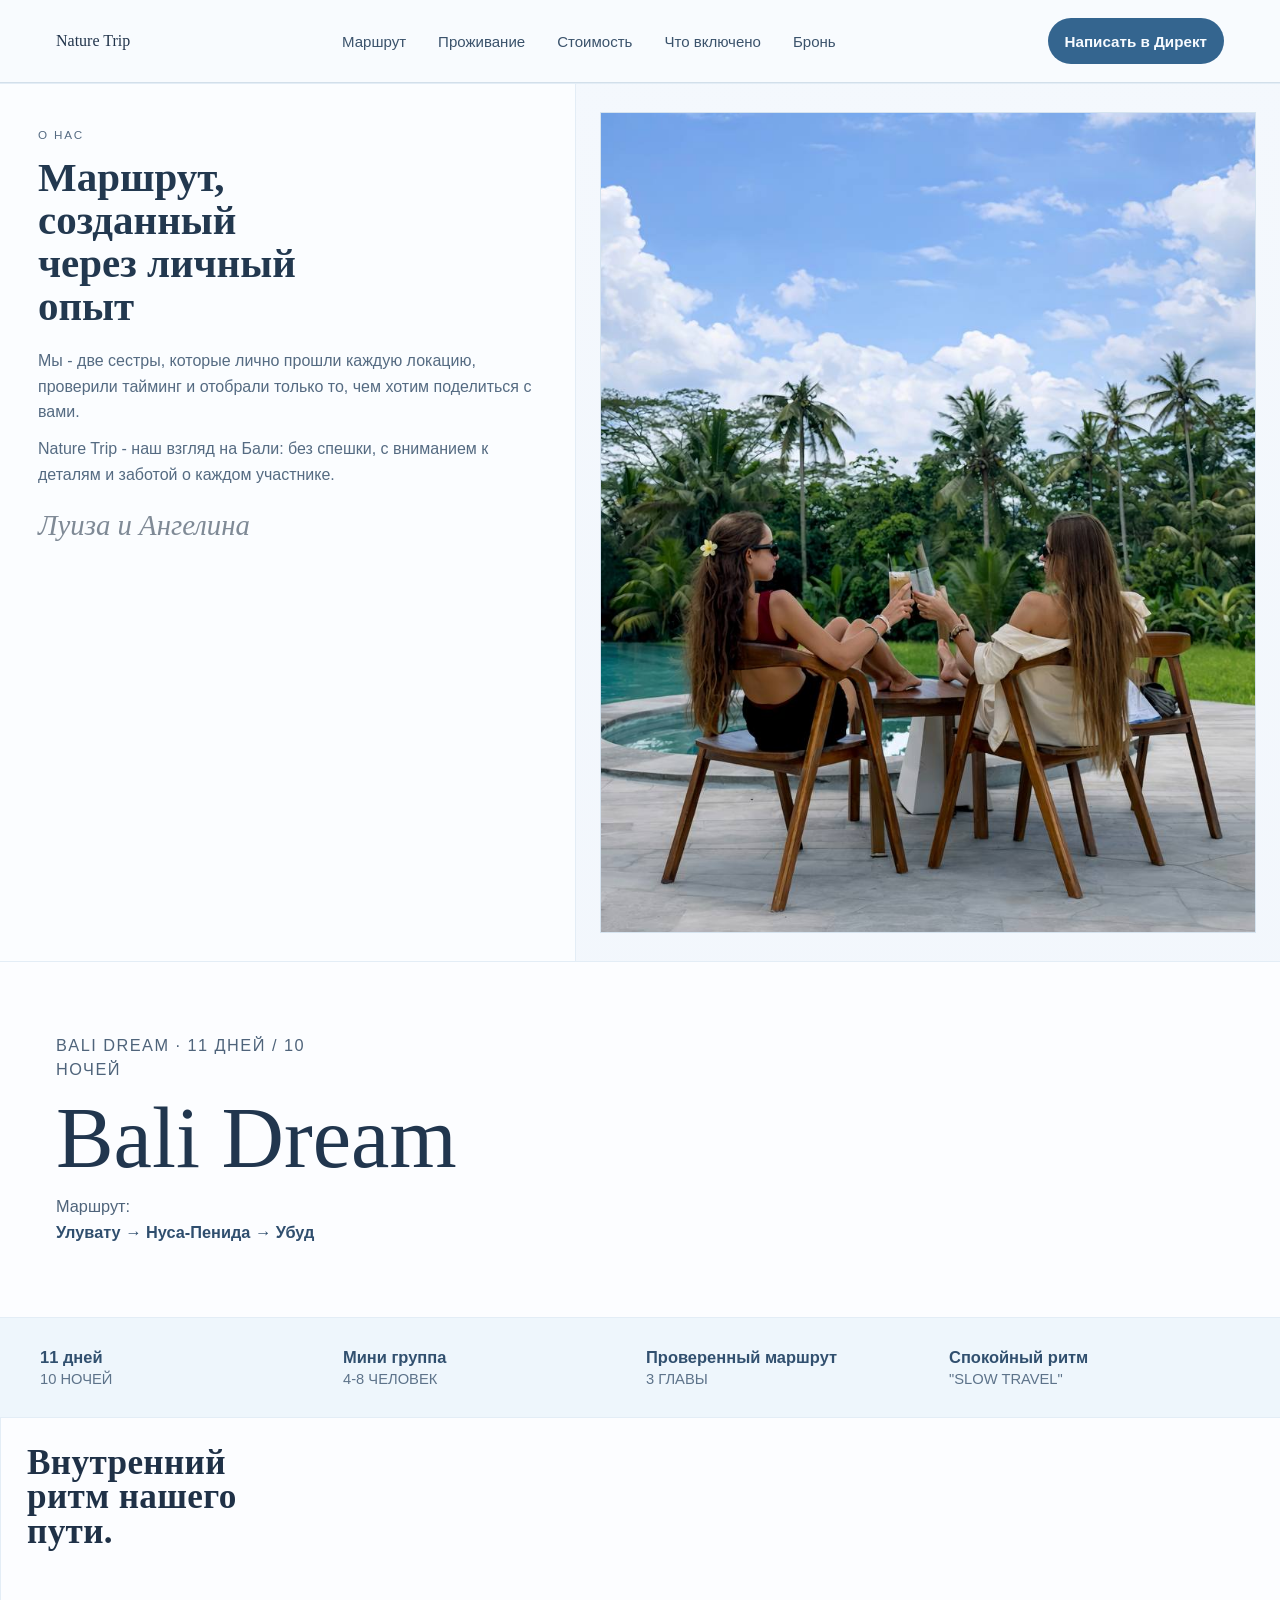
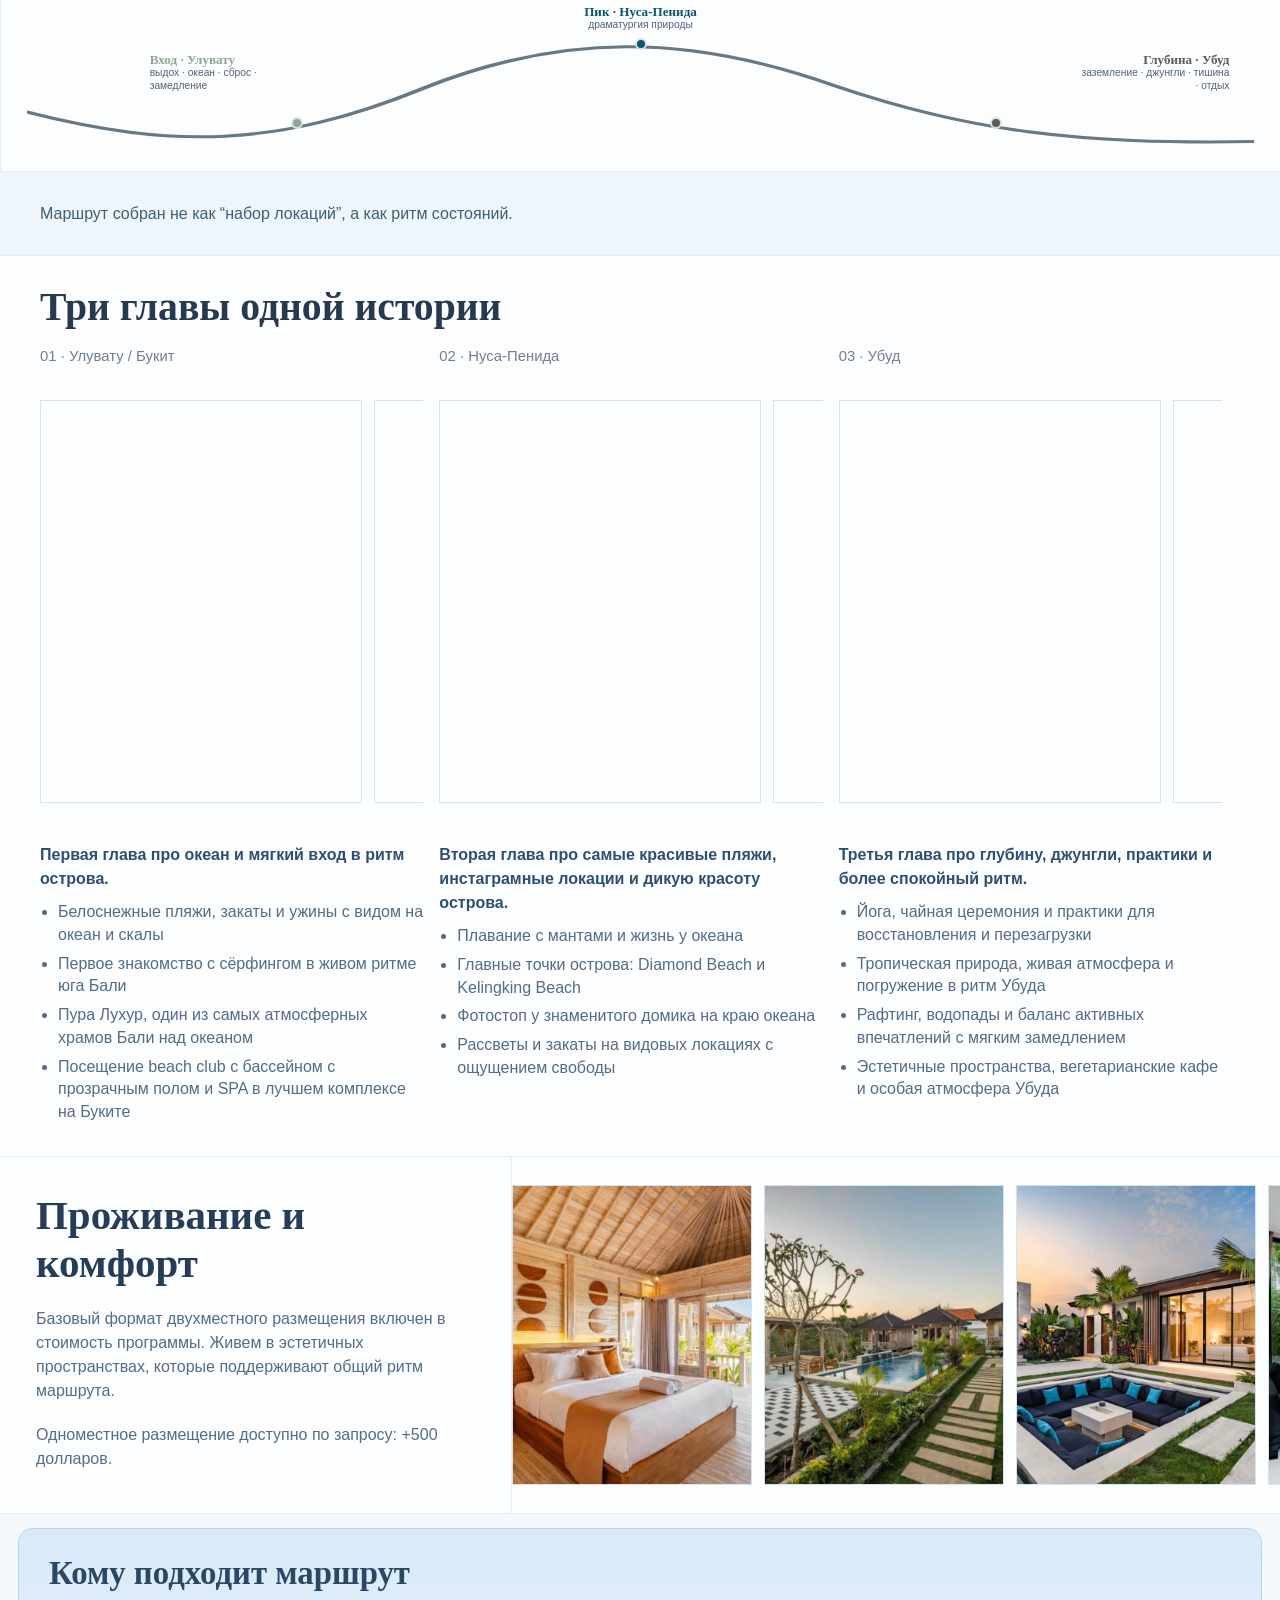
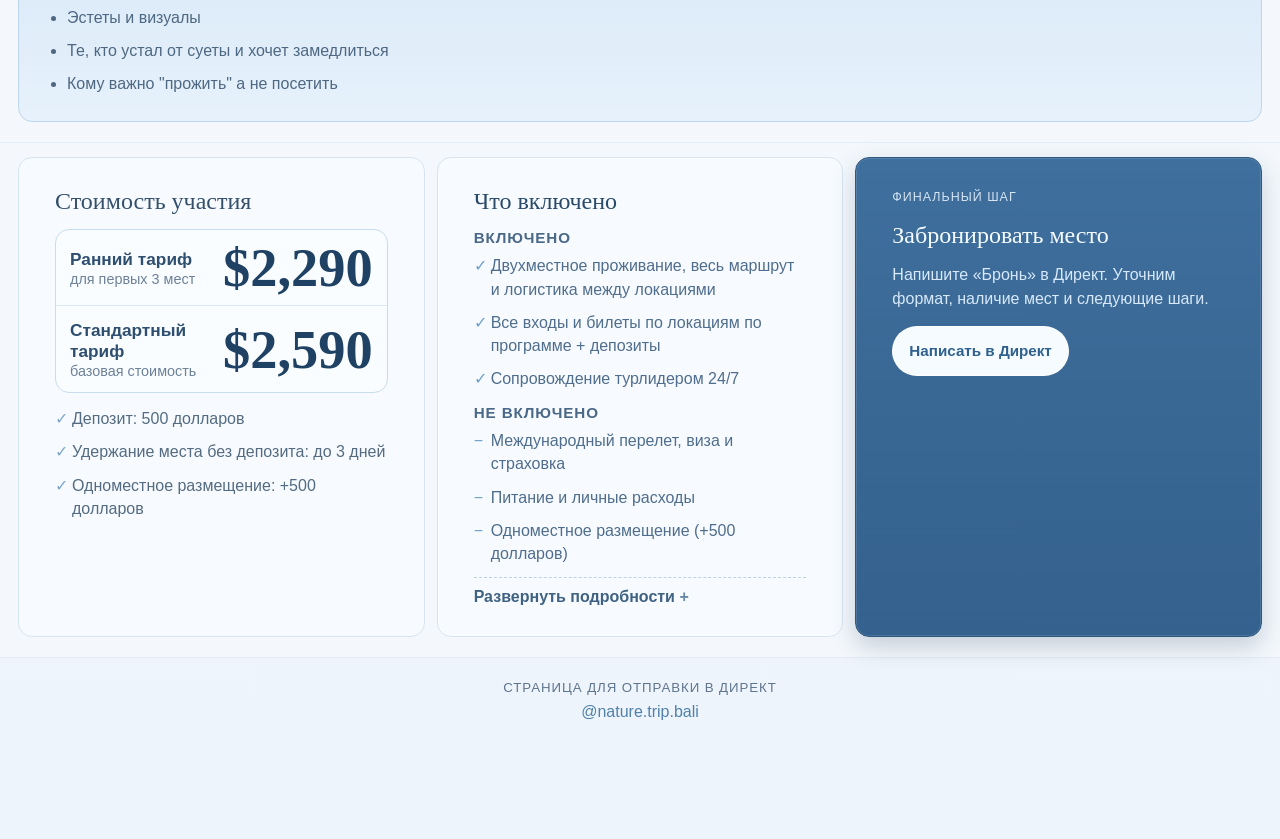
==== index.html @ 20e0c6c4 "Deploy Bali Dream standalone page" ====
<!doctype html>
<html lang="ru">
  <head>
    <meta charset="UTF-8" />
    <meta name="viewport" content="width=device-width, initial-scale=1.0" />
    <title>Bali Dream | Страница маршрута</title>
    <meta
      name="description"
      content="Бали Дрим: 11 дней / 10 ночей, три главы маршрута, проживание, условия участия."
    />
    <link rel="preconnect" href="https://www.instagram.com" />
    <link rel="stylesheet" href="./styles.css" />
  </head>
  <body data-page="bali-dream">
    <div class="site-shell site-shell--product-ref">
      <header class="topbar product-ref-topbar">
        <a class="brandmark" href="#top" aria-label="Главная Nature Trip">
          <span class="brandmark__title">Nature Trip</span>
        </a>
        <nav class="topnav topnav--anchor" aria-label="Навигация по странице маршрута">
          <a href="#route">Маршрут</a>
          <a href="#stay">Проживание</a>
          <a href="#price">Стоимость</a>
          <a href="#clarity">Что включено</a>
          <a href="#book">Бронь</a>
        </nav>
        <a
          class="button button--primary button--small js-direct-link"
          href="https://ig.me/m/nature.trip.bali"
          data-fallback="https://instagram.com/nature.trip.bali"
          >Написать в Директ</a
        >
      </header>

      <main class="product-ref-page">
        <section class="about-strip about-strip--lead reveal" id="about">
          <article class="about-strip__story">
            <p class="eyebrow">О нас</p>
            <h2>Маршрут, созданный через личный опыт</h2>
            <p>
              Мы - две сестры, которые лично прошли каждую локацию, проверили тайминг и отобрали
              только то, чем хотим поделиться с вами.
            </p>
            <p>
              Nature Trip - наш взгляд на Бали: без спешки, с вниманием к деталям и заботой о
              каждом участнике.
            </p>
            <p class="signature">Луиза и Ангелина</p>
          </article>
          <figure class="about-strip__photo">
            <img
              src="./assets/converted/photo_2026-04-18_01-32-32.jpg"
              alt="Основатели Nature Trip"
            />
          </figure>
        </section>

        <section class="product-hero product-hero--text-only reveal" id="top">
          <div class="product-hero__copy">
            <p class="hero-kicker">Bali Dream · 11 дней / 10 ночей</p>
            <h1>Bali Dream</h1>
            <p class="hero-route">
              Маршрут:<br />
              <span class="hero-route__line">Улувату → Нуса-Пенида → Убуд</span>
            </p>
          </div>
        </section>

        <section class="facts-strip facts-strip--metrics-only reveal" id="facts">
          <div class="facts-strip__metrics">
            <article><strong>11 дней</strong><span>10 ночей</span></article>
            <article><strong>Мини группа</strong><span>4-8 человек</span></article>
            <article><strong>Проверенный маршрут</strong><span>3 главы</span></article>
            <article><strong>Спокойный ритм</strong><span>"slow travel"</span></article>
          </div>
        </section>

        <section class="rhythm-strip reveal">
          <figure class="product-hero__media product-hero__media--rhythm">
            <div class="rhythm-graph" aria-label="Внутренний ритм путешествия">
              <h2 class="rhythm-graph__title">Внутренний ритм нашего пути.</h2>

              <div class="rhythm-graph__plot" aria-hidden="true">
                <svg class="rhythm-graph__curve" viewBox="0 0 760 220" preserveAspectRatio="none">
                  <path d="M 0 140 C 90 190, 155 188, 245 108 C 332 32, 410 34, 500 104 C 584 166, 650 184, 760 180" />
                </svg>
                <span class="rhythm-graph__dot rhythm-graph__dot--phase1"></span>
                <span class="rhythm-graph__dot rhythm-graph__dot--phase2"></span>
                <span class="rhythm-graph__dot rhythm-graph__dot--phase3"></span>
                <span class="rhythm-graph__label rhythm-graph__label--phase1">
                  <strong>Вход · Улувату</strong>
                  <em>выдох · океан · сброс · замедление</em>
                </span>
                <span class="rhythm-graph__label rhythm-graph__label--phase2">
                  <strong>Пик · Нуса-Пенида</strong>
                  <em>драматургия природы</em>
                </span>
                <span class="rhythm-graph__label rhythm-graph__label--phase3">
                  <strong>Глубина · Убуд</strong>
                  <em>заземление · джунгли · тишина · отдых</em>
                </span>
              </div>
            </div>
          </figure>
        </section>

        <section class="facts-strip facts-strip--quote-only reveal">
          <blockquote>
            Маршрут собран не как “набор локаций”, а как ритм состояний.
          </blockquote>
        </section>

        <section class="route-strip reveal" id="route">
          <div class="route-strip__head">
            <h2>Три главы одной истории</h2>
          </div>
          <div class="route-strip__grid route-strip__grid--three">
            <article class="route-mini">
              <span>01 · Улувату / Букит</span>
              <div class="hotel-slider" aria-label="Улувату / Букит">
                <figure class="hotel-slide">
                  <video
                    src="./assets/converted/IMG_0183.MOV"
                    muted
                    loop
                    playsinline
                    preload="metadata"
                    aria-label="Улувату 1 видео"
                  ></video>
                </figure>
                <figure class="hotel-slide">
                  <video
                    src="./assets/converted/IMG_0204.MOV"
                    muted
                    loop
                    playsinline
                    preload="metadata"
                    aria-label="Улувату 2 видео"
                  ></video>
                </figure>
                <figure class="hotel-slide">
                  <video
                    src="./assets/converted/IMG_0137.MOV"
                    muted
                    loop
                    playsinline
                    preload="metadata"
                    aria-label="Улувату 3 видео"
                  ></video>
                </figure>
              </div>
              <p>
                Первая глава про океан и мягкий вход в ритм острова.
              </p>
              <ul class="chapter-details">
                <li>Белоснежные пляжи, закаты и ужины с видом на океан и скалы</li>
                <li>Первое знакомство с сёрфингом в живом ритме юга Бали</li>
                <li>Пура Лухур, один из самых атмосферных храмов Бали над океаном</li>
                <li>Посещение beach club с бассейном с прозрачным полом и SPA в лучшем комплексе на Буките</li>
              </ul>
            </article>
            <article class="route-mini">
              <span>02 · Нуса-Пенида</span>
              <div class="hotel-slider" aria-label="Нуса-Пенида">
                <figure class="hotel-slide">
                  <video
                    src="./assets/converted/IMG_0188.MOV"
                    muted
                    loop
                    playsinline
                    preload="metadata"
                    aria-label="Нуса-Пенида 1 видео"
                  ></video>
                </figure>
                <figure class="hotel-slide">
                  <video
                    src="./assets/converted/IMG_0206.MOV"
                    muted
                    loop
                    playsinline
                    preload="metadata"
                    aria-label="Нуса-Пенида 2 видео"
                  ></video>
                </figure>
                <figure class="hotel-slide">
                  <video
                    src="./assets/converted/IMG_0205.MOV"
                    muted
                    loop
                    playsinline
                    preload="metadata"
                    aria-label="Нуса-Пенида 3 видео"
                  ></video>
                </figure>
              </div>
              <p>
                Вторая глава про самые красивые пляжи, инстаграмные локации и дикую красоту острова.
              </p>
              <ul class="chapter-details">
                <li>Плавание с мантами и жизнь у океана</li>
                <li>Главные точки острова: Diamond Beach и Kelingking Beach</li>
                <li>Фотостоп у знаменитого домика на краю океана</li>
                <li>Рассветы и закаты на видовых локациях с ощущением свободы</li>
              </ul>
            </article>
            <article class="route-mini">
              <span>03 · Убуд</span>
              <div class="hotel-slider" aria-label="Убуд">
                <figure class="hotel-slide">
                  <video
                    src="./assets/converted/IMG_0143.MOV"
                    muted
                    loop
                    playsinline
                    preload="metadata"
                    aria-label="Убуд 1 видео"
                  ></video>
                </figure>
                <figure class="hotel-slide">
                  <video
                    src="./assets/converted/IMG_0216.MOV"
                    muted
                    loop
                    playsinline
                    preload="metadata"
                    aria-label="Убуд 2 видео"
                  ></video>
                </figure>
                <figure class="hotel-slide">
                  <video
                    src="./assets/converted/IMG_0210.MOV"
                    muted
                    loop
                    playsinline
                    preload="metadata"
                    aria-label="Убуд 3 видео"
                  ></video>
                </figure>
              </div>
              <p>
                Третья глава про глубину, джунгли, практики и более спокойный ритм.
              </p>
              <ul class="chapter-details">
                <li>Йога, чайная церемония и практики для восстановления и перезагрузки</li>
                <li>Тропическая природа, живая атмосфера и погружение в ритм Убуда</li>
                <li>Рафтинг, водопады и баланс активных впечатлений с мягким замедлением</li>
                <li>Эстетичные пространства, вегетарианские кафе и особая атмосфера Убуда</li>
              </ul>
            </article>
          </div>
        </section>

        <section class="stay-strip reveal" id="stay">
          <article class="stay-strip__intro">
            <h2>Проживание и комфорт</h2>
            <p>
              Базовый формат двухместного размещения включен в стоимость программы. Живем в эстетичных
              пространствах, которые поддерживают общий ритм маршрута.
            </p>
            <p>Одноместное размещение доступно по запросу: +500 долларов.</p>
          </article>
          <div class="hotel-slider" aria-label="Референсы проживания">
            <figure class="hotel-slide">
              <img
                src="./assets/converted/photo_2026-04-18_02-41-28.jpg"
                alt="Проживание 1"
              />
            </figure>
            <figure class="hotel-slide">
              <img
                src="./assets/converted/photo_2026-04-18_02-41-30.jpg"
                alt="Проживание 2"
              />
            </figure>
            <figure class="hotel-slide">
              <img
                src="./assets/converted/photo_2026-04-18_02-41-33.jpg"
                alt="Проживание 3"
              />
            </figure>
            <figure class="hotel-slide">
              <img
                src="./assets/converted/photo_2026-04-18_02-41-51.jpg"
                alt="Проживание 4"
              />
            </figure>
            <figure class="hotel-slide">
              <img
                src="./assets/converted/photo_2026-04-18_02-54-25.jpg"
                alt="Проживание 5"
              />
            </figure>
          </div>
        </section>

        <section class="fit-strip reveal" id="fit">
          <article class="fit-table fit-table--soft">
            <h2>Кому подходит маршрут</h2>
            <ul>
              <li>Эстеты и визуалы</li>
              <li>Те, кто устал от суеты и хочет замедлиться</li>
              <li>Кому важно "прожить" а не посетить</li>
            </ul>
          </article>
        </section>

        <section class="details-strip reveal" id="price">
          <article class="details-card details-card--price">
            <h3>Стоимость участия</h3>
            <div class="price-highlight">
              <div class="price-highlight__row">
                <div>
                  <p>Ранний тариф</p>
                  <span>для первых 3 мест</span>
                </div>
                <strong>$2,290</strong>
              </div>
              <div class="price-highlight__row">
                <div>
                  <p>Стандартный тариф</p>
                  <span>базовая стоимость</span>
                </div>
                <strong>$2,590</strong>
              </div>
            </div>
            <ul class="price-meta">
              <li>Депозит: 500 долларов</li>
              <li>Удержание места без депозита: до 3 дней</li>
              <li>Одноместное размещение: +500 долларов</li>
            </ul>
          </article>
          <article class="details-card details-card--clarity" id="clarity">
            <h3>Что включено</h3>
            <h4 class="clarity-subtitle">Включено</h4>
            <ul class="clarity-list clarity-list--compact clarity-list--included">
              <li>Двухместное проживание, весь маршрут и логистика между локациями</li>
              <li>Все входы и билеты по локациям по программе + депозиты</li>
              <li>Сопровождение турлидером 24/7</li>
            </ul>
            <h4 class="clarity-subtitle">Не включено</h4>
            <ul class="clarity-list clarity-list--compact clarity-list--excluded">
              <li>Международный перелет, виза и страховка</li>
              <li>Питание и личные расходы</li>
              <li>Одноместное размещение (+500 долларов)</li>
            </ul>
            <details class="clarity-more">
              <summary>Развернуть подробности</summary>
              <ul class="clarity-list clarity-list--compact">
                <li>По запросу отправим подневную программу</li>
                <li>По запросу созвонимся перед бронированием</li>
              </ul>
            </details>
          </article>
          <article class="details-cta" id="book">
            <p class="details-cta__kicker">Финальный шаг</p>
            <h3>Забронировать место</h3>
            <p>Напишите «Бронь» в Директ. Уточним формат, наличие мест и следующие шаги.</p>
            <a
              class="button button--primary js-direct-link"
              href="https://ig.me/m/nature.trip.bali"
              data-fallback="https://instagram.com/nature.trip.bali"
              >Написать в Директ</a
            >
          </article>
        </section>
      </main>

      <footer class="footer footer--home-ref footer--home-ref--single">
        <div class="footer--home-ref__left">
          <p>Страница для отправки в Директ</p>
          <a
            class="js-direct-link"
            href="https://ig.me/m/nature.trip.bali"
            data-fallback="https://instagram.com/nature.trip.bali"
            >@nature.trip.bali</a
          >
        </div>
      </footer>
    </div>

    <script src="./script.js"></script>
  </body>
</html>
---- styles.css ----
:root {
  --bg: #f2f7fc;
  --bg-soft: #eaf2fa;
  --milk: #f9fcff;
  --ink: #22354c;
  --ink-soft: #3a526b;
  --muted: #5f7288;
  --line: #d2dfea;
  --line-strong: #bccddd;
  --accent: #34658f;
  --accent-soft: #e2edf7;
  --warm-soft: #f3efea;
  --bd-bg-start: #f4f8fd;
  --bd-bg-end: #eef4fb;
  --bd-surface-main: #f8fbfe;
  --bd-surface-soft: #fcfdff;
  --bd-surface-card: #fbfdff;
  --bd-surface-band: #eef6fc;
  --bd-border: #e3edf6;
  --bd-border-soft: #cfe1ef;
  --bd-text-title: #1f3147;
  --bd-text-primary: #21364e;
  --bd-text-secondary: #4f647b;
  --bd-text-muted: #5d738a;
  --bd-text-quote: #425d77;
  --bd-accent: #2f4e6e;
  --bd-link: #6d98bf;
  --bd-curve: #667985;
  --bd-dot-ring: #d8e2ea;
  --bd-phase-1: #8ea58f;
  --bd-phase-2: #0d5670;
  --bd-phase-3: #5f5a54;
  --bd-metric-strong: #31506f;
  --radius-xl: 22px;
  --radius-lg: 14px;
  --radius-md: 10px;
  --max-width: 1180px;
}

* {
  box-sizing: border-box;
}

html {
  scroll-behavior: smooth;
}

body {
  margin: 0;
  font-family: "Avenir Next", "SF Pro Text", "Segoe UI", sans-serif;
  color: var(--ink);
  background: linear-gradient(180deg, var(--bg) 0%, var(--bg-soft) 100%);
  -webkit-font-smoothing: antialiased;
}

body[data-page="home"] {
  background: linear-gradient(180deg, #f1f7fd 0%, #eaf2fa 100%);
}

body[data-page="bali-dream"] {
  --bd-bg-start: #f4f8fd;
  --bd-bg-end: #eef4fb;
  --bd-surface-main: #f8fbfe;
  --bd-surface-soft: #fcfdff;
  --bd-surface-card: #fbfdff;
  --bd-surface-band: #eef6fc;
  --bd-border: #e3edf6;
  --bd-border-soft: #cfe1ef;
  --bd-text-title: #1f3147;
  --bd-text-primary: #21364e;
  --bd-text-secondary: #4f647b;
  --bd-text-muted: #5d738a;
  --bd-text-quote: #425d77;
  --bd-accent: #2f4e6e;
  --bd-link: #6d98bf;
  --bd-curve: #667985;
  --bd-dot-ring: #d8e2ea;
  --bd-phase-1: #8ea58f;
  --bd-phase-2: #0d5670;
  --bd-phase-3: #5f5a54;
  --bd-metric-strong: #31506f;
  background: linear-gradient(180deg, var(--bd-bg-start) 0%, var(--bd-bg-end) 100%);
}

a {
  color: inherit;
  text-decoration: none;
}

img {
  display: block;
  width: 100%;
  height: auto;
}

.site-shell {
  width: min(calc(100% - 30px), var(--max-width));
  margin: 0 auto;
  padding: 16px 0 116px;
}

.topbar {
  position: sticky;
  top: 8px;
  z-index: 40;
  display: flex;
  align-items: center;
  justify-content: space-between;
  gap: 16px;
  padding: 11px 14px;
  margin-bottom: 20px;
  background: var(--milk);
  border: 1px solid var(--line);
  border-radius: var(--radius-lg);
}

.brandmark {
  display: grid;
  gap: 3px;
}

.brandmark__eyebrow,
.eyebrow {
  font-size: 0.73rem;
  letter-spacing: 0.16em;
  text-transform: uppercase;
  color: var(--muted);
}

.brandmark__title {
  font-family: "Iowan Old Style", "Palatino Linotype", "Book Antiqua", Georgia, serif;
  font-size: 1rem;
  color: var(--ink);
}

.topnav {
  display: flex;
  align-items: center;
  gap: 8px;
}

.topnav a {
  padding: 7px 11px;
  border: 1px solid transparent;
  border-radius: 999px;
  color: var(--ink-soft);
  font-size: 0.94rem;
}

.topnav a[aria-current="page"] {
  border-color: var(--line-strong);
  background: #edf4fb;
  color: var(--ink);
}

.section {
  padding: 22px 0;
}

.reveal {
  opacity: 0;
  transform: translateY(10px);
  transition: opacity 280ms ease, transform 280ms ease;
}

.reveal.is-visible {
  opacity: 1;
  transform: translateY(0);
}

.hero {
  display: grid;
  gap: 18px;
  align-items: center;
}

.hero--home,
.hero--product {
  grid-template-columns: minmax(0, 1fr) minmax(0, 1.08fr);
}

.hero__copy {
  display: grid;
  gap: 14px;
}

.hero__copy h1,
.section-heading h2,
.chapter-card h3,
.module-card h3,
.price-row h3,
.list-row h3,
.cta-panel__copy h2 {
  margin: 0;
  font-family: "Iowan Old Style", "Palatino Linotype", "Book Antiqua", Georgia, serif;
  font-weight: 500;
  line-height: 1.01;
  letter-spacing: -0.02em;
}

.hero__copy h1 {
  font-size: clamp(3rem, 8.6vw, 5.6rem);
  max-width: 8.5ch;
}

.hero__meta {
  margin: 0;
  color: var(--ink-soft);
  font-size: 1.04rem;
}

.hero__lead {
  margin: 0;
  max-width: 48ch;
  color: var(--muted);
  line-height: 1.6;
}

.hero__actions {
  display: flex;
  flex-wrap: wrap;
  gap: 10px;
}

.button {
  display: inline-flex;
  align-items: center;
  justify-content: center;
  min-height: 46px;
  padding: 0 16px;
  border-radius: 999px;
  font-size: 0.95rem;
  font-weight: 600;
  border: 1px solid transparent;
}

.button--primary {
  background: var(--accent);
  color: #f7fbff;
}

.button--ghost {
  background: #eff5fb;
  border-color: var(--line-strong);
  color: var(--ink);
}

.media-frame {
  border: 1px solid var(--line-strong);
  border-radius: var(--radius-lg);
  overflow: hidden;
  background: #d8e5f1;
}

.media-frame--wide img {
  aspect-ratio: 16 / 9;
  object-fit: cover;
}

.media-frame--portrait img {
  aspect-ratio: 4 / 5;
  object-fit: cover;
}

.section-heading {
  display: grid;
  gap: 10px;
  margin-bottom: 14px;
}

.section-heading h2 {
  font-size: clamp(2.1rem, 6vw, 4rem);
  max-width: 13ch;
}

.section-heading p,
.story-block__copy p,
.chapter-card p,
.module-card p,
.list-row p,
.price-row p,
.price-note,
.clarity-cell,
.step-list li,
.facts-note,
.cta-panel__copy p {
  margin: 0;
  color: var(--muted);
  line-height: 1.56;
}

.story-block {
  display: grid;
  grid-template-columns: minmax(0, 0.85fr) minmax(0, 1.1fr);
  gap: 22px;
  align-items: center;
}

.story-block__copy {
  display: grid;
  gap: 14px;
}

.story-block__copy h2 {
  font-size: clamp(2rem, 5.2vw, 3.4rem);
}

.collage {
  display: grid;
  grid-template-columns: repeat(12, minmax(0, 1fr));
  gap: 10px;
  padding: 12px;
  border: 1px solid var(--line);
  border-radius: var(--radius-lg);
  background: #f1f7fd;
}

.collage__item {
  margin: 0;
  overflow: hidden;
  border-radius: var(--radius-md);
  border: 1px solid var(--line);
}

.collage__item img {
  aspect-ratio: 4 / 5;
  object-fit: cover;
}

.collage__item--a {
  grid-column: 1 / span 4;
}

.collage__item--b {
  grid-column: 4 / span 4;
}

.collage__item--c {
  grid-column: 8 / span 3;
}

.collage__item--d {
  grid-column: 10 / span 3;
}

.chapter-grid {
  display: grid;
  grid-template-columns: repeat(3, minmax(0, 1fr));
  gap: 12px;
}

.chapter-card,
.module-card,
.list-row,
.price-row {
  border: 1px solid var(--line);
  border-radius: var(--radius-md);
  background: var(--milk);
}

.chapter-card {
  overflow: hidden;
}

.chapter-card__image {
  margin: 0;
}

.chapter-card__image img {
  aspect-ratio: 4 / 3;
  object-fit: cover;
}

.chapter-card h3,
.chapter-card p {
  padding: 0 14px;
}

.chapter-card h3 {
  padding-top: 12px;
  font-size: 1.75rem;
}

.chapter-card p {
  padding-bottom: 14px;
}

.module-grid {
  display: grid;
  grid-template-columns: repeat(2, minmax(0, 1fr));
  gap: 12px;
}

.module-card {
  overflow: hidden;
}

.module-card img {
  aspect-ratio: 16 / 9;
  object-fit: cover;
}

.module-card__copy {
  padding: 12px 14px 14px;
}

.module-card h3 {
  font-size: 1.8rem;
  margin-bottom: 6px;
}

.split-section {
  display: grid;
  grid-template-columns: minmax(0, 1.08fr) minmax(0, 1fr);
  gap: 18px;
  align-items: center;
}

.split-section__copy {
  display: grid;
  gap: 12px;
}

.split-section__copy h2 {
  font-size: clamp(2rem, 4.8vw, 3.2rem);
}

.compact-media {
  max-width: 300px;
}

.list-table {
  display: grid;
  gap: 10px;
}

.list-table--soft .list-row {
  background: #edf4fb;
}

.list-table--warm .list-row {
  background: #f6f1ea;
}

.list-row {
  display: grid;
  gap: 6px;
  padding: 16px;
}

.list-row h3 {
  font-size: 1.86rem;
}

.section--price {
  border: 1px solid var(--line);
  border-radius: var(--radius-lg);
  padding: 20px;
  background: #f8fafc;
}

.price-table {
  border: 1px solid var(--line-strong);
  border-radius: var(--radius-md);
  overflow: hidden;
  background: #fcfdfd;
}

.price-row {
  display: grid;
  grid-template-columns: minmax(0, 1fr) auto;
  align-items: center;
  gap: 16px;
  padding: 14px 16px;
  border: none;
  border-radius: 0;
}

.price-row + .price-row {
  border-top: 1px solid var(--line);
}

.price-row h3 {
  font-size: 2rem;
}

.price-row strong {
  font-family: "Iowan Old Style", "Palatino Linotype", "Book Antiqua", Georgia, serif;
  font-size: clamp(2.7rem, 8vw, 4.8rem);
  line-height: 0.9;
  color: #1f2f46;
}

.price-note {
  margin-top: 12px;
}

.clarity-table {
  border: 1px solid var(--line-strong);
  border-radius: var(--radius-md);
  overflow: hidden;
  background: #fdfdfb;
}

.clarity-row {
  display: grid;
  grid-template-columns: 1fr 1fr;
}

.clarity-row + .clarity-row {
  border-top: 1px solid var(--line);
}

.clarity-row--head {
  background: var(--accent-soft);
}

.clarity-cell {
  padding: 14px 16px;
}

.clarity-cell + .clarity-cell {
  border-left: 1px solid var(--line);
}

.clarity-row--head .clarity-cell {
  font-family: "Iowan Old Style", "Palatino Linotype", "Book Antiqua", Georgia, serif;
  font-size: 1.5rem;
  color: #20334d;
}

.cta-panel {
  display: grid;
  grid-template-columns: minmax(0, 0.9fr) minmax(0, 1.1fr);
  gap: 18px;
  align-items: center;
  border: 1px solid var(--line);
  border-radius: var(--radius-lg);
  padding: 14px;
  background: #f4f8fc;
}

.cta-panel__copy {
  display: grid;
  gap: 12px;
}

.cta-panel__copy h2 {
  font-size: clamp(2rem, 5vw, 3.6rem);
}

.step-list {
  margin: 0;
  padding-left: 18px;
  display: grid;
  gap: 6px;
}

.footer {
  margin-top: 20px;
  padding: 20px 0 8px;
  border-top: 1px solid var(--line);
  color: var(--muted);
  text-align: center;
}

.mobile-cta-single {
  position: fixed;
  left: 16px;
  right: 16px;
  bottom: 14px;
  z-index: 60;
  display: none;
  align-items: center;
  justify-content: center;
  min-height: 48px;
  border-radius: 999px;
  background: var(--accent);
  color: #f7fbff;
  font-weight: 700;
  border: 1px solid rgba(17, 40, 63, 0.28);
}

body[data-page="home"] .site-shell--home-ref {
  width: min(100%, 1600px);
  padding: 0 0 96px;
}

body[data-page="bali-dream"] .site-shell--product-ref {
  width: min(100%, 1600px);
  padding: 0 0 96px;
}

body[data-page="home"] .home-ref-topbar {
  margin: 0;
  border-radius: 0;
  border-left: none;
  border-right: none;
  border-top: none;
  padding: 18px 56px;
  background: #f8fbfe;
}

body[data-page="bali-dream"] .product-ref-topbar {
  top: 0;
  margin: 0;
  border-radius: 0;
  border-left: none;
  border-right: none;
  border-top: none;
  padding: 18px 56px;
  background: var(--bd-surface-main);
}

body[data-page="home"] .topnav--anchor {
  gap: 18px;
}

body[data-page="home"] .topnav--anchor a {
  padding: 0;
  font-size: 0.78rem;
  letter-spacing: 0.08em;
  text-transform: uppercase;
  border: none;
}

body[data-page="home"] .button--small {
  min-height: 40px;
  padding: 0 14px;
  font-size: 0.78rem;
  letter-spacing: 0.08em;
  text-transform: uppercase;
}

.home-ref-page {
  border-top: 1px solid #e3edf6;
}

.product-ref-page {
  border-top: 1px solid var(--bd-border);
}

.home-hero {
  position: relative;
  min-height: 690px;
  display: grid;
  grid-template-columns: minmax(0, 0.96fr) minmax(0, 1.04fr);
  align-items: stretch;
  border-bottom: 1px solid #e3edf6;
  background: #f8fbfe;
}

.product-hero {
  position: relative;
  min-height: 600px;
  display: grid;
  grid-template-columns: minmax(0, 0.9fr) minmax(0, 1.1fr);
  align-items: stretch;
  border-bottom: 1px solid var(--bd-border);
  background: var(--bd-surface-main);
}

.product-hero--text-only {
  min-height: auto;
  grid-template-columns: 1fr;
  background: var(--bd-surface-soft);
}

.product-hero--text-only .product-hero__copy {
  max-width: none;
}

.product-hero__copy {
  position: relative;
  z-index: 2;
  display: grid;
  align-content: center;
  gap: 16px;
  padding: 72px 56px;
  max-width: 620px;
}

.product-hero__copy h1 {
  margin: 0;
  font-family: "Iowan Old Style", "Palatino Linotype", "Book Antiqua", Georgia, serif;
  font-size: clamp(3.2rem, 7.2vw, 5.4rem);
  line-height: 0.95;
  font-weight: 500;
  color: var(--bd-text-primary);
}

.product-hero__copy p {
  margin: 0;
  max-width: 34ch;
  color: var(--bd-text-secondary);
  font-size: 1.02rem;
  line-height: 1.45;
}

.hero-route__line {
  display: inline-block;
  margin-top: 2px;
  color: var(--bd-accent);
  font-weight: 600;
}

.product-hero__copy .button {
  margin-top: 6px;
  width: fit-content;
}

.product-hero__media {
  margin: 0;
  position: relative;
  overflow: hidden;
  background: var(--bd-surface-main);
}

.product-hero__media--rhythm {
  background: transparent;
  border-left: 1px solid var(--bd-border);
}

.rhythm-strip {
  background: var(--bd-surface-soft);
  border-bottom: 1px solid var(--bd-border);
}

.product-hero__media img {
  width: 100%;
  height: 100%;
  object-fit: contain;
  display: block;
}

.rhythm-graph {
  min-height: 100%;
  padding: 28px 26px 0;
  display: grid;
  gap: 0;
  align-content: start;
  background: transparent;
}

.rhythm-graph__title {
  margin: 0;
  max-width: 12ch;
  font-family: "Iowan Old Style", "Palatino Linotype", "Book Antiqua", Georgia, serif;
  font-size: clamp(1.52rem, 2.75vw, 2.2rem);
  letter-spacing: 0.01em;
  line-height: 0.98;
  color: var(--bd-text-title);
}

.rhythm-graph__plot {
  position: relative;
  height: 240px;
  margin-top: 0;
  --plot-shift-y: -18px;
  transform: translateY(var(--plot-shift-y));
  margin-bottom: var(--plot-shift-y);
}

.rhythm-graph__curve path {
  fill: none;
  stroke: var(--bd-curve);
  stroke-width: 4;
  stroke-linecap: round;
}

.rhythm-graph__curve {
  position: absolute;
  left: 0;
  right: 0;
  bottom: 0;
  width: 100%;
  height: 162px;
}

.rhythm-graph__dot {
  position: absolute;
  width: 12px;
  height: 12px;
  border-radius: 50%;
  border: 2px solid var(--bd-dot-ring);
  z-index: 2;
  transform: translate(-50%, -50%);
}

.rhythm-graph__dot--phase1 {
  left: 22%;
  top: 80%;
  background: var(--bd-phase-1);
}

.rhythm-graph__dot--phase2 {
  left: 50%;
  top: 47%;
  background: var(--bd-phase-2);
}

.rhythm-graph__dot--phase3 {
  left: 79%;
  top: 80%;
  background: var(--bd-phase-3);
}

.rhythm-graph__label {
  position: absolute;
  display: grid;
  gap: 1px;
  max-width: 150px;
  padding: 0;
  background: transparent;
  box-shadow: none;
}

.rhythm-graph__label strong {
  font-family: "Iowan Old Style", "Palatino Linotype", "Book Antiqua", Georgia, serif;
  font-size: 0.82rem;
  line-height: 1.02;
  color: var(--bd-text-title);
}

.rhythm-graph__label em {
  font-style: normal;
  color: var(--bd-text-secondary);
  font-size: 0.64rem;
  line-height: 1.2;
}

.rhythm-graph__label--phase1 {
  left: 10%;
  top: 67%;
  transform: translate(0, -100%);
  text-align: left;
}

.rhythm-graph__label--phase1 strong {
  color: var(--bd-phase-1);
}

.rhythm-graph__label--phase2 {
  left: 50%;
  top: 44%;
  transform: translate(-50%, -120%);
  text-align: center;
  width: max-content;
  max-width: none;
}

.rhythm-graph__label--phase2 strong {
  color: var(--bd-phase-2);
  white-space: nowrap;
}

.rhythm-graph__label--phase3 {
  right: 2%;
  left: auto;
  top: 67%;
  transform: translate(0, -100%);
  text-align: right;
}

.rhythm-graph__label--phase3 strong {
  color: var(--bd-phase-3);
}

.product-hero__fade {
  position: absolute;
  left: 42%;
  top: 0;
  bottom: 0;
  width: 22%;
  pointer-events: none;
  background: linear-gradient(90deg, #f8fbfe 0%, rgba(248, 251, 254, 0) 100%);
}

.home-hero__copy {
  position: relative;
  z-index: 2;
  display: grid;
  align-content: center;
  gap: 16px;
  padding: 90px 56px;
  max-width: 620px;
}

.hero-kicker {
  margin: 0;
  text-transform: uppercase;
  letter-spacing: 0.09em;
  font-size: 0.93rem;
  color: #5f738a;
}

.home-hero__copy h1 {
  margin: 0;
  font-family: "Iowan Old Style", "Palatino Linotype", "Book Antiqua", Georgia, serif;
  font-size: clamp(4rem, 9vw, 6.9rem);
  line-height: 0.92;
  font-weight: 500;
  color: #21364e;
}

.home-hero__copy p {
  margin: 0;
  max-width: 30ch;
  color: #4f647b;
  font-size: 1.03rem;
  line-height: 1.45;
}

.home-hero__copy .button {
  margin-top: 6px;
  width: fit-content;
}

.home-hero__media {
  margin: 0;
}

.home-hero__media img {
  width: 100%;
  height: 100%;
  object-fit: cover;
}

.home-hero__fade {
  position: absolute;
  left: 43%;
  top: 0;
  bottom: 0;
  width: 23%;
  pointer-events: none;
  background: linear-gradient(90deg, #f8fbfe 0%, rgba(248, 251, 254, 0) 100%);
}

.about-strip {
  display: grid;
  grid-template-columns: minmax(0, 0.68fr) minmax(0, 0.82fr) minmax(0, 0.9fr);
  border-bottom: 1px solid #e3edf6;
  min-height: 460px;
}

.about-strip--lead {
  grid-template-columns: minmax(0, 0.9fr) minmax(0, 1.1fr);
  min-height: 420px;
}

.about-strip > * {
  padding: 42px 38px;
}

.about-strip__story {
  background: #fbfdff;
  border-right: 1px solid #e3edf6;
}

.about-strip__story h2 {
  margin: 8px 0 20px;
  font-family: "Iowan Old Style", "Palatino Linotype", "Book Antiqua", Georgia, serif;
  font-size: clamp(2rem, 3.2vw, 3.2rem);
  line-height: 1.05;
  color: #22384f;
  max-width: 13ch;
}

.about-strip__story p {
  margin: 0 0 12px;
  color: #556b82;
  line-height: 1.58;
}

.about-strip__story .signature {
  margin-top: 16px;
  color: #7f8a96;
  font-family: "Palatino Linotype", Georgia, serif;
  font-style: italic;
  font-size: 1.8rem;
}

.about-strip__photo {
  margin: 0;
  padding: 0;
}

.about-strip--lead .about-strip__photo {
  padding: 28px 24px;
  display: grid;
  align-content: center;
}

.about-strip__photo img {
  width: 100%;
  height: 100%;
  object-fit: cover;
}

.about-strip--lead .about-strip__photo img {
  aspect-ratio: 322 / 403;
  height: auto;
  border: 1px solid #d5e3ef;
  object-position: center 80%;
}

.about-strip__fit {
  background: #eaf3fb;
}

.about-strip__fit h3 {
  margin: 0 0 22px;
  font-size: 1.25rem;
  font-weight: 500;
  color: #4b6784;
  text-transform: uppercase;
  letter-spacing: 0.06em;
}

.about-strip__fit ul {
  margin: 0;
  padding: 0;
  list-style: none;
  display: grid;
  gap: 18px;
}

.about-strip__fit li {
  color: #4f647a;
  line-height: 1.5;
  padding-left: 20px;
  position: relative;
}

.about-strip__fit li::before {
  content: "";
  position: absolute;
  left: 0;
  top: 0.5em;
  width: 8px;
  height: 8px;
  border-radius: 50%;
  background: #6ea0c7;
}

.route-strip {
  display: grid;
  grid-template-columns: minmax(0, 1fr) auto;
  gap: 18px;
  padding: 28px 40px 32px;
  border-bottom: 1px solid #e3edf6;
  background: #fcfdff;
}

.route-strip__head {
  grid-column: 1 / -1;
  text-align: left;
}

.route-strip__head h2 {
  margin: 0;
  font-family: "Iowan Old Style", "Palatino Linotype", "Book Antiqua", Georgia, serif;
  font-size: clamp(1.9rem, 3.1vw, 3rem);
  color: #263a4f;
}

.route-strip__grid {
  display: grid;
  grid-template-columns: repeat(4, minmax(0, 1fr));
  gap: 16px;
}

.route-strip__grid--three {
  grid-template-columns: repeat(3, minmax(0, 1fr));
}

.route-mini span {
  display: block;
  margin-bottom: 8px;
  color: #6e8095;
  font-size: 0.93rem;
}

.route-mini {
  min-width: 0;
}

.route-mini img {
  width: 100%;
  aspect-ratio: 16 / 9;
  object-fit: cover;
  border: 1px solid #d5e3ef;
}

.route-mini p {
  margin: 12px 0 0;
  padding: 0;
  color: #2f4f70;
  line-height: 1.5;
  font-weight: 600;
}

.chapter-details {
  margin: 10px 0 0;
  padding-left: 18px;
  display: grid;
  gap: 6px;
}

.chapter-details li {
  color: #546c84;
  line-height: 1.42;
}

.route-strip__link {
  align-self: center;
  justify-self: end;
  color: var(--bd-link);
  text-transform: uppercase;
  letter-spacing: 0.08em;
  font-size: 0.82rem;
}

.facts-strip {
  display: grid;
  grid-template-columns: minmax(0, 1.2fr) minmax(0, 1fr);
  background: var(--bd-surface-band);
  border-bottom: 1px solid var(--bd-border);
}

.facts-strip--metrics-only,
.facts-strip--quote-only {
  grid-template-columns: 1fr;
}

.facts-strip--metrics-only {
  background: var(--bd-surface-band);
}

.facts-strip--metrics-only .facts-strip__metrics {
  border-right: none;
}

.facts-strip__metrics {
  display: grid;
  grid-template-columns: repeat(4, minmax(0, 1fr));
  gap: 12px;
  padding: 30px 40px;
  border-right: 1px solid var(--bd-border-soft);
}

.facts-strip__metrics article {
  display: grid;
  gap: 4px;
}

.facts-strip__metrics strong {
  color: var(--bd-metric-strong);
  font-size: 1.03rem;
}

.facts-strip__metrics span {
  color: var(--bd-text-muted);
  font-size: 0.92rem;
  text-transform: uppercase;
}

.facts-strip blockquote {
  margin: 0;
  padding: 30px 40px;
  color: var(--bd-text-quote);
  line-height: 1.45;
  position: relative;
}

.facts-strip cite {
  display: block;
  margin-top: 12px;
  color: #6d8aa7;
  font-style: normal;
  text-transform: uppercase;
  letter-spacing: 0.07em;
  font-size: 0.82rem;
}

.details-strip {
  display: grid;
  grid-template-columns: repeat(3, minmax(0, 1fr));
  border-bottom: 1px solid #e3edf6;
}

.details-card,
.details-cta {
  padding: 30px 36px;
  border-right: 1px solid #e3edf6;
}

.details-strip h3 {
  margin: 0 0 14px;
  color: #35506b;
  font-size: 1.5rem;
  font-family: "Iowan Old Style", "Palatino Linotype", "Book Antiqua", Georgia, serif;
  font-weight: 500;
}

.details-strip ul {
  margin: 0;
  padding: 0;
  list-style: none;
  display: grid;
  gap: 10px;
}

.details-strip li {
  color: #546b81;
  line-height: 1.45;
  padding-left: 17px;
  position: relative;
}

.details-strip li::before {
  content: "✓";
  position: absolute;
  left: 0;
  top: 0;
  color: #7ea7cc;
}

.details-cta {
  border-right: none;
  background: #f0f7fd;
}

.details-cta__kicker {
  margin: 0 0 8px;
  text-transform: uppercase;
  letter-spacing: 0.08em;
  font-size: 0.78rem;
}

.details-cta p {
  margin: 0 0 16px;
  color: #556d84;
  line-height: 1.45;
}

.details-cta small {
  display: block;
  margin-top: 12px;
  color: #6d8299;
}

.modules-strip {
  padding: 28px 40px 34px;
  border-bottom: 1px solid #e3edf6;
  background: #fcfdff;
}

.modules-strip h2 {
  margin: 0 0 16px;
  text-align: center;
  font-family: "Iowan Old Style", "Palatino Linotype", "Book Antiqua", Georgia, serif;
  font-size: clamp(2rem, 3.2vw, 3.2rem);
  color: #263a4f;
}

.modules-strip__grid {
  display: grid;
  grid-template-columns: repeat(4, minmax(0, 1fr));
  gap: 16px;
}

.modules-strip__grid article img {
  width: 100%;
  aspect-ratio: 4 / 5;
  object-fit: cover;
  border: 1px solid #d5e3ef;
}

.modules-strip__grid h3 {
  margin: 10px 0 4px;
  font-family: "Iowan Old Style", "Palatino Linotype", "Book Antiqua", Georgia, serif;
  font-size: 1.65rem;
  line-height: 1;
  color: #27405a;
}

.modules-strip__grid p {
  margin: 0;
  color: #5b7088;
  line-height: 1.5;
}

.stay-strip {
  display: grid;
  grid-template-columns: minmax(0, 0.8fr) minmax(0, 1.2fr);
  gap: 0;
  border-bottom: 1px solid #e3edf6;
  background: #fbfdff;
}

.stay-strip__intro {
  padding: 34px 36px;
  display: grid;
  gap: 12px;
  border-right: 1px solid #e3edf6;
}

.stay-strip h2 {
  margin: 0;
  font-family: "Iowan Old Style", "Palatino Linotype", "Book Antiqua", Georgia, serif;
  font-size: clamp(2rem, 3.2vw, 3.2rem);
  color: #253d57;
}

.stay-strip p {
  margin: 0;
  color: #556d84;
  line-height: 1.5;
}

.hotel-slider {
  padding: 28px 24px;
  display: grid;
  grid-auto-flow: column;
  grid-auto-columns: minmax(240px, 1fr);
  gap: 12px;
  overflow-x: auto;
  scroll-snap-type: x mandatory;
}

.hotel-slider::-webkit-scrollbar {
  height: 10px;
}

.hotel-slider::-webkit-scrollbar-thumb {
  background: #c8dceb;
  border-radius: 999px;
}

.hotel-slide {
  margin: 0;
  scroll-snap-align: start;
}

.hotel-slide img,
.hotel-slide video {
  width: 100%;
  aspect-ratio: 4 / 5;
  object-fit: cover;
  border: 1px solid #d5e3ef;
  display: block;
}

#route .hotel-slider {
  grid-auto-columns: 322px;
  justify-content: start;
}

#route .hotel-slide {
  width: 322px;
}

#route .hotel-slide img,
#route .hotel-slide video {
  aspect-ratio: 322 / 403;
}

.fit-strip {
  display: grid;
  grid-template-columns: minmax(0, 1fr);
  padding: 14px 18px 20px;
  background: #f4f8fc;
  border-bottom: 1px solid #e3edf6;
}

.fit-table {
  padding: 26px 30px;
  border: 1px solid #d7e5d9;
  border-radius: 14px;
}

.fit-table--soft {
  background: linear-gradient(180deg, #d9e9f8 0%, #e6f1fb 100%);
  border-color: #bdd6eb;
}

.fit-table--warm {
  background: #f6f1ea;
}

.fit-table h2 {
  margin: 0 0 14px;
  font-family: "Iowan Old Style", "Palatino Linotype", "Book Antiqua", Georgia, serif;
  font-size: 2.05rem;
  color: #2a4763;
}

.fit-table ul {
  margin: 0;
  padding-left: 18px;
  display: grid;
  gap: 10px;
}

.fit-table li {
  color: #4f6882;
  line-height: 1.45;
}

.details-card--price li strong {
  color: #29486a;
}

.product-ref-page .details-strip {
  gap: 12px;
  padding: 14px 18px 20px;
  background: #f4f8fc;
}

.product-ref-page .details-strip > article {
  border: 1px solid #d6e4f1;
  border-radius: 14px;
  border-right: 1px solid #d6e4f1;
  background: #f7fbff;
}

.product-ref-page .details-card--clarity {
  background: linear-gradient(180deg, #e9f2fb 0%, #f2f7fd 100%);
  border-color: #cddff0;
  box-shadow: inset 0 0 0 1px rgba(255, 255, 255, 0.42);
}

.product-ref-page .details-card--clarity h3 {
  color: #2a4a69;
}

.product-ref-page .details-card--clarity li {
  color: #4f6d8c;
}

.product-ref-page .details-card--clarity li::before {
  color: #6ea0c7;
}

.clarity-subtitle {
  margin: 10px 0 8px;
  font-size: 0.95rem;
  text-transform: uppercase;
  letter-spacing: 0.06em;
  color: #4a6887;
}

.clarity-list + .clarity-subtitle {
  margin-top: 14px;
}

.clarity-list--compact {
  gap: 8px;
}

.clarity-list--excluded li::before {
  content: "−";
  color: #7b97b3;
}

.clarity-more {
  margin-top: 12px;
  border-top: 1px dashed #bfd2e5;
  padding-top: 10px;
}

.clarity-more summary {
  cursor: pointer;
  color: #3f6182;
  font-weight: 600;
  list-style: none;
}

.clarity-more summary::-webkit-details-marker {
  display: none;
}

.clarity-more summary::after {
  content: " +";
  color: #6687a8;
}

.clarity-more[open] summary::after {
  content: " −";
}

.product-ref-page .details-cta#book {
  background: linear-gradient(180deg, #3f6f9d 0%, #34618d 100%);
  border-color: #2d587f;
  box-shadow:
    0 10px 24px rgba(31, 65, 99, 0.22),
    inset 0 0 0 1px rgba(255, 255, 255, 0.12);
}

.product-ref-page .details-cta#book .details-cta__kicker {
  color: rgba(231, 242, 252, 0.9);
}

.product-ref-page .details-cta#book h3 {
  color: #f5fbff;
}

.product-ref-page .details-cta#book p {
  color: #d7e9fb;
}

.product-ref-page .details-cta#book .button {
  background: #f5fbff;
  color: #2f608e;
  border: 1px solid rgba(255, 255, 255, 0.8);
  min-height: 50px;
  font-weight: 700;
}

.price-highlight {
  border: 1px solid #c8dced;
  border-radius: 14px;
  overflow: hidden;
  margin-bottom: 14px;
  background: #fafdff;
}

.price-highlight__row {
  display: grid;
  grid-template-columns: minmax(0, 1fr) auto;
  align-items: center;
  gap: 10px;
  padding: 14px 14px 12px;
}

.price-highlight__row + .price-highlight__row {
  border-top: 1px solid #dbe8f4;
}

.price-highlight__row p {
  margin: 0;
  color: #2e4f70;
  font-size: 1.08rem;
  font-weight: 600;
}

.price-highlight__row span {
  color: #6d8198;
  font-size: 0.9rem;
}

.price-highlight__row strong {
  font-family: "Iowan Old Style", "Palatino Linotype", "Book Antiqua", Georgia, serif;
  font-size: clamp(2.2rem, 5.6vw, 3.4rem);
  line-height: 0.9;
  color: #1f4264;
}

.price-meta {
  margin-top: 8px;
}

.footer--home-ref {
  display: grid;
  grid-template-columns: minmax(0, 0.6fr) minmax(0, 1.4fr);
  gap: 0;
  padding: 0;
  border-top: none;
  margin-top: 0;
}

.footer--home-ref__left {
  padding: 22px 36px;
  border-right: 1px solid #e3edf6;
  color: #5f758d;
}

.footer--home-ref__left p {
  margin: 0 0 8px;
  text-transform: uppercase;
  letter-spacing: 0.07em;
  font-size: 0.83rem;
}

.footer--home-ref__left a {
  color: #4f81ab;
}

.footer--home-ref--single {
  grid-template-columns: 1fr;
}

.footer--home-ref--single .footer--home-ref__left {
  border-right: none;
  text-align: center;
}

.footer--home-ref__gallery {
  display: grid;
  grid-template-columns: repeat(4, minmax(0, 1fr));
}

.footer--home-ref__gallery img {
  width: 100%;
  aspect-ratio: 16 / 9;
  object-fit: cover;
  border-left: 1px solid #e3edf6;
}

@media (max-width: 1040px) {
  .hero--home,
  .hero--product,
  .story-block,
  .split-section,
  .cta-panel,
  .chapter-grid {
    grid-template-columns: 1fr;
  }

  .module-grid {
    grid-template-columns: 1fr;
  }

  .hero__copy h1 {
    max-width: none;
  }

  body[data-page="home"] .home-ref-topbar {
    padding: 14px 18px;
  }

  body[data-page="bali-dream"] .product-ref-topbar {
    padding: 14px 18px;
  }

  .home-hero {
    min-height: auto;
    grid-template-columns: 1fr;
  }

  .product-hero {
    min-height: auto;
    grid-template-columns: 1fr;
  }

  .home-hero__copy {
    padding: 40px 20px 24px;
    max-width: none;
  }

  .product-hero__copy {
    padding: 40px 20px 24px;
    max-width: none;
  }

  .product-hero__media--rhythm {
    border-left: none;
    border-top: 1px solid #e3edf6;
  }

  .rhythm-graph {
    min-height: 0;
    padding: 22px 18px 0;
    gap: 0;
  }

  .rhythm-graph__plot {
    height: 232px;
    --plot-shift-y: -14px;
  }

  .rhythm-graph__dot--phase1 {
    left: 22%;
    top: 80%;
  }

  .rhythm-graph__dot--phase2 {
    left: 50%;
    top: 47%;
  }

  .rhythm-graph__dot--phase3 {
    left: 79%;
    top: 80%;
  }

  .rhythm-graph__label {
    max-width: 132px;
    padding: 0;
  }

  .rhythm-graph__label strong {
    font-size: 0.78rem;
  }

  .rhythm-graph__label em {
    font-size: 0.62rem;
  }

  .rhythm-graph__label--phase1 {
    left: 9%;
    top: 67%;
    transform: translate(0, -100%);
  }

  .rhythm-graph__label--phase2 {
    left: 50%;
    top: 44%;
    transform: translate(-50%, -120%);
  }

  .rhythm-graph__label--phase3 {
    right: 1%;
    left: auto;
    top: 67%;
    transform: translate(0, -100%);
    text-align: right;
  }

  .home-hero__fade {
    display: none;
  }

  .product-hero__fade {
    display: none;
  }

  .about-strip {
    grid-template-columns: 1fr;
  }

  .about-strip > * {
    padding: 24px 20px;
  }

  .about-strip--lead .about-strip__photo {
    padding: 0 20px 24px;
  }

  .route-strip {
    grid-template-columns: 1fr;
    padding: 24px 20px;
  }

  .route-strip__grid {
    grid-template-columns: repeat(2, minmax(0, 1fr));
  }

  .modules-strip {
    padding: 24px 20px 28px;
  }

  .modules-strip__grid {
    grid-template-columns: repeat(2, minmax(0, 1fr));
  }

  .stay-strip {
    grid-template-columns: 1fr;
  }

  .stay-strip__intro {
    padding: 24px 20px;
    border-right: none;
    border-bottom: 1px solid #e3edf6;
  }

  .hotel-slider {
    padding: 20px;
    grid-auto-columns: minmax(220px, 1fr);
  }

  #route .hotel-slider {
    grid-auto-columns: 322px;
  }

  .fit-strip {
    grid-template-columns: 1fr;
  }

  .route-strip__link {
    justify-self: start;
  }

  .facts-strip {
    grid-template-columns: 1fr;
  }

  .facts-strip__metrics {
    grid-template-columns: repeat(2, minmax(0, 1fr));
    border-right: none;
    border-bottom: 1px solid #cfe1ef;
    padding: 24px 20px;
  }

  .facts-strip blockquote {
    padding: 24px 20px;
  }

  .details-strip {
    grid-template-columns: 1fr;
  }

  .product-ref-page .details-strip {
    gap: 14px;
    padding: 14px 12px 18px;
  }

  .details-card,
  .details-cta {
    border-right: none;
    border-bottom: 1px solid #e3edf6;
    padding: 24px 20px;
  }

  .product-ref-page .details-strip > article {
    border-bottom: none;
    padding: 22px 18px;
  }

  .product-ref-page .details-cta#book .button {
    width: 100%;
  }

  .footer--home-ref {
    grid-template-columns: 1fr;
  }

  .footer--home-ref__left {
    padding: 20px;
    border-right: none;
    border-bottom: 1px solid #e3edf6;
  }
}

@media (max-width: 760px) {
  .site-shell {
    width: min(calc(100% - 20px), var(--max-width));
    padding-bottom: 102px;
  }

  body[data-page="bali-dream"] .site-shell {
    padding-bottom: 0;
  }

  .topbar {
    border-radius: 18px;
    padding: 10px 12px;
  }

  .topnav {
    display: none;
  }

  .section {
    padding: 16px 0;
  }

  .section-heading h2 {
    max-width: 100%;
  }

  .price-row {
    grid-template-columns: 1fr;
  }

  .clarity-row {
    grid-template-columns: 1fr;
  }

  .clarity-cell + .clarity-cell {
    border-left: none;
    border-top: 1px solid var(--line);
  }

  .clarity-row--head .clarity-cell {
    font-size: 1.2rem;
  }

  .collage {
    grid-template-columns: repeat(2, minmax(0, 1fr));
  }

  .collage__item--a,
  .collage__item--b,
  .collage__item--c,
  .collage__item--d {
    grid-column: auto;
  }

  .compact-media {
    max-width: none;
  }

  body[data-page="home"] .home-ref-topbar {
    border-bottom: 1px solid #d7e6f3;
    border-radius: 0;
    padding: 12px 14px;
  }

  body[data-page="bali-dream"] .product-ref-topbar {
    border-bottom: 1px solid #d7e6f3;
    border-radius: 0;
    padding: 12px 14px;
  }

  body[data-page="home"] .home-ref-topbar .button--small {
    display: none;
  }

  body[data-page="bali-dream"] .product-ref-topbar .button--small {
    display: none;
  }

  body[data-page="home"] .topnav--anchor {
    display: none;
  }

  .home-hero__copy h1 {
    font-size: clamp(3rem, 13vw, 4.6rem);
  }

  .product-hero__copy h1 {
    font-size: clamp(2.7rem, 11vw, 4.2rem);
  }

  .home-hero__copy p {
    font-size: 0.98rem;
  }

  .rhythm-graph {
    padding: 18px 14px 0;
    gap: 0;
  }

  .rhythm-graph__title {
    font-size: clamp(1.42rem, 7.8vw, 1.85rem);
  }

  .rhythm-graph__plot {
    height: 222px;
    --plot-shift-y: -59px;
  }

  .rhythm-graph__label {
    max-width: 104px;
    background: transparent;
    box-shadow: none;
    padding: 0;
  }

  .rhythm-graph__label strong {
    font-size: 0.72rem;
  }

  .rhythm-graph__label em {
    font-size: 0.58rem;
    line-height: 1.22;
  }

  .rhythm-graph__label--phase1 {
    left: 6%;
    top: 66%;
    transform: translate(0, -100%);
  }

  .rhythm-graph__label--phase2 {
    left: 50%;
    top: 45%;
    transform: translate(-50%, -120%);
  }

  .rhythm-graph__label--phase3 {
    right: 0;
    left: auto;
    top: 66%;
    transform: translate(0, -100%);
    text-align: right;
  }

  .rhythm-graph__dot--phase1 {
    left: 22%;
    top: 80%;
  }

  .rhythm-graph__dot--phase2 {
    left: 50%;
    top: 44%;
  }

  .rhythm-graph__dot--phase3 {
    left: 79%;
    top: 80%;
  }

  .route-strip__grid {
    grid-template-columns: 1fr;
  }

  .modules-strip__grid {
    grid-template-columns: 1fr;
  }

  .price-highlight__row {
    grid-template-columns: 1fr;
  }

  .hotel-slider {
    padding: 16px;
    grid-auto-columns: 82%;
  }

  #route .hotel-slider {
    grid-auto-columns: 322px;
  }

  .mobile-cta-single {
    display: inline-flex;
  }
}
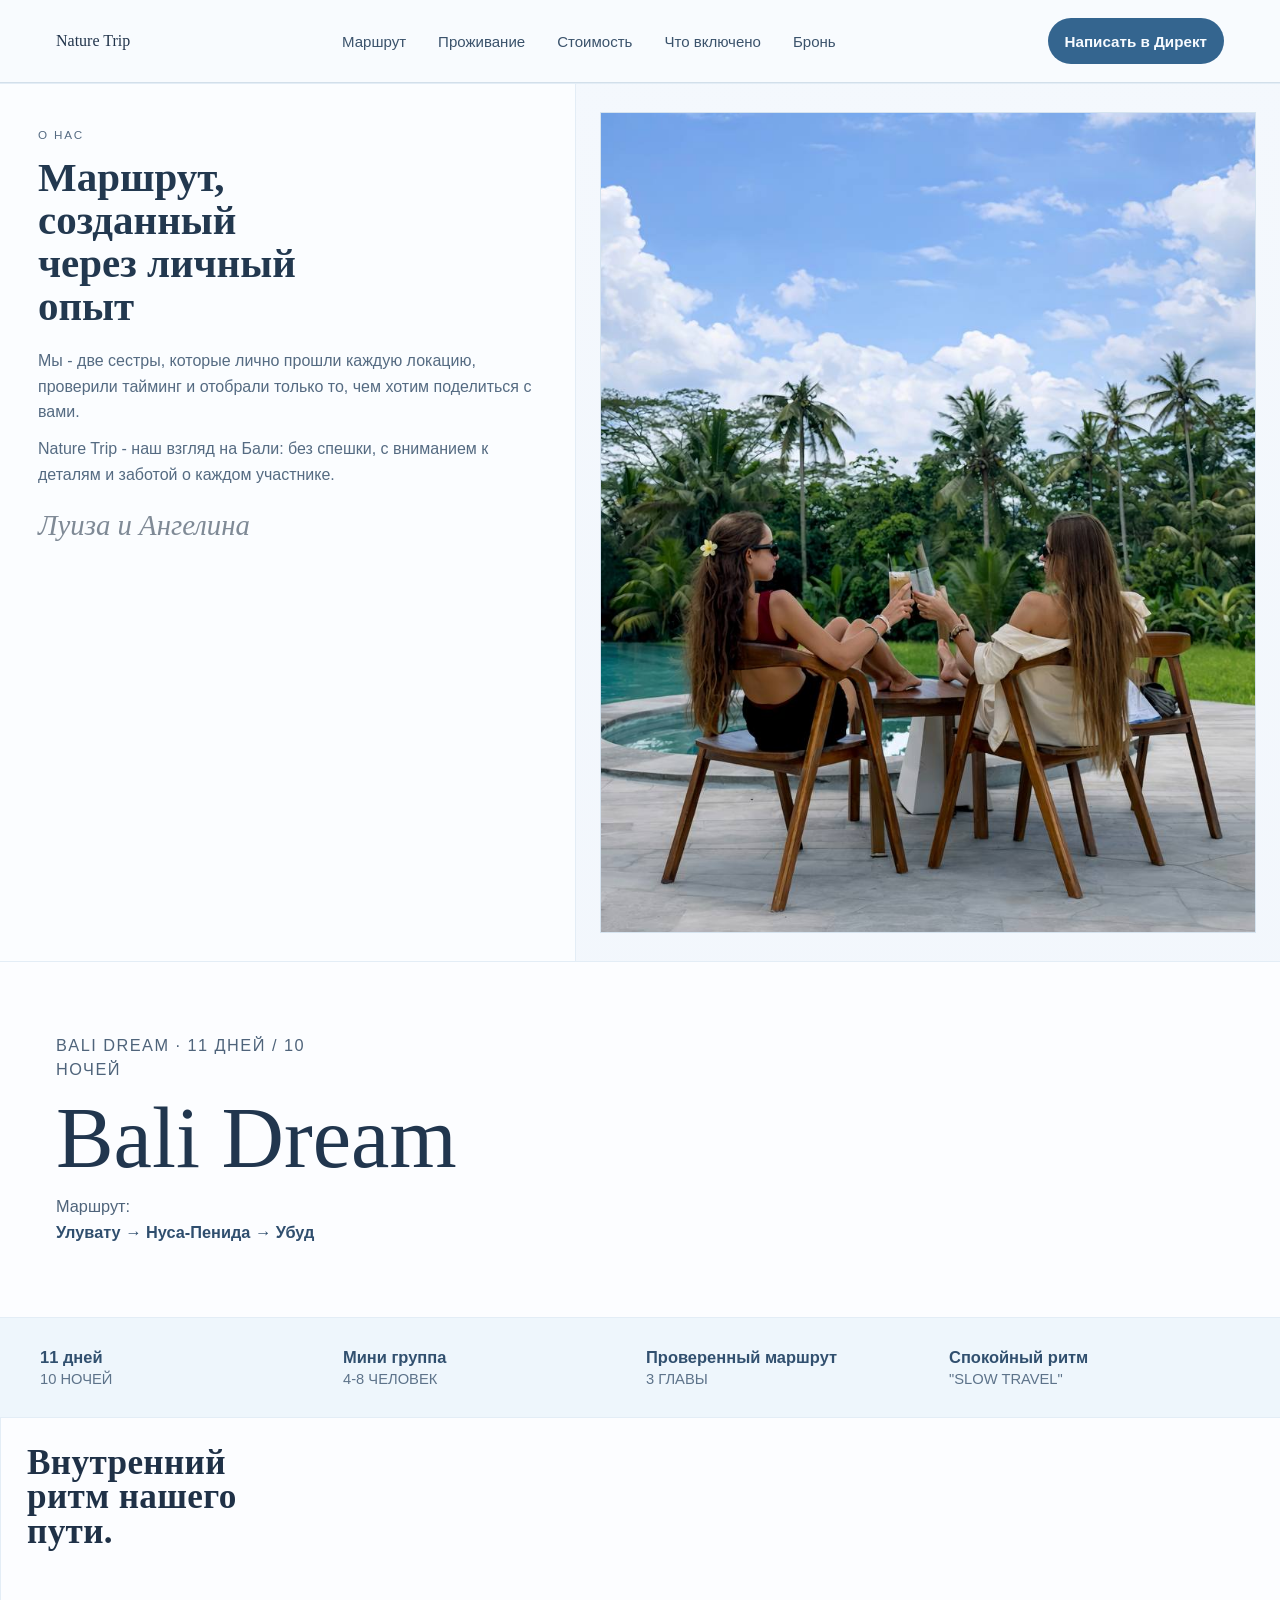
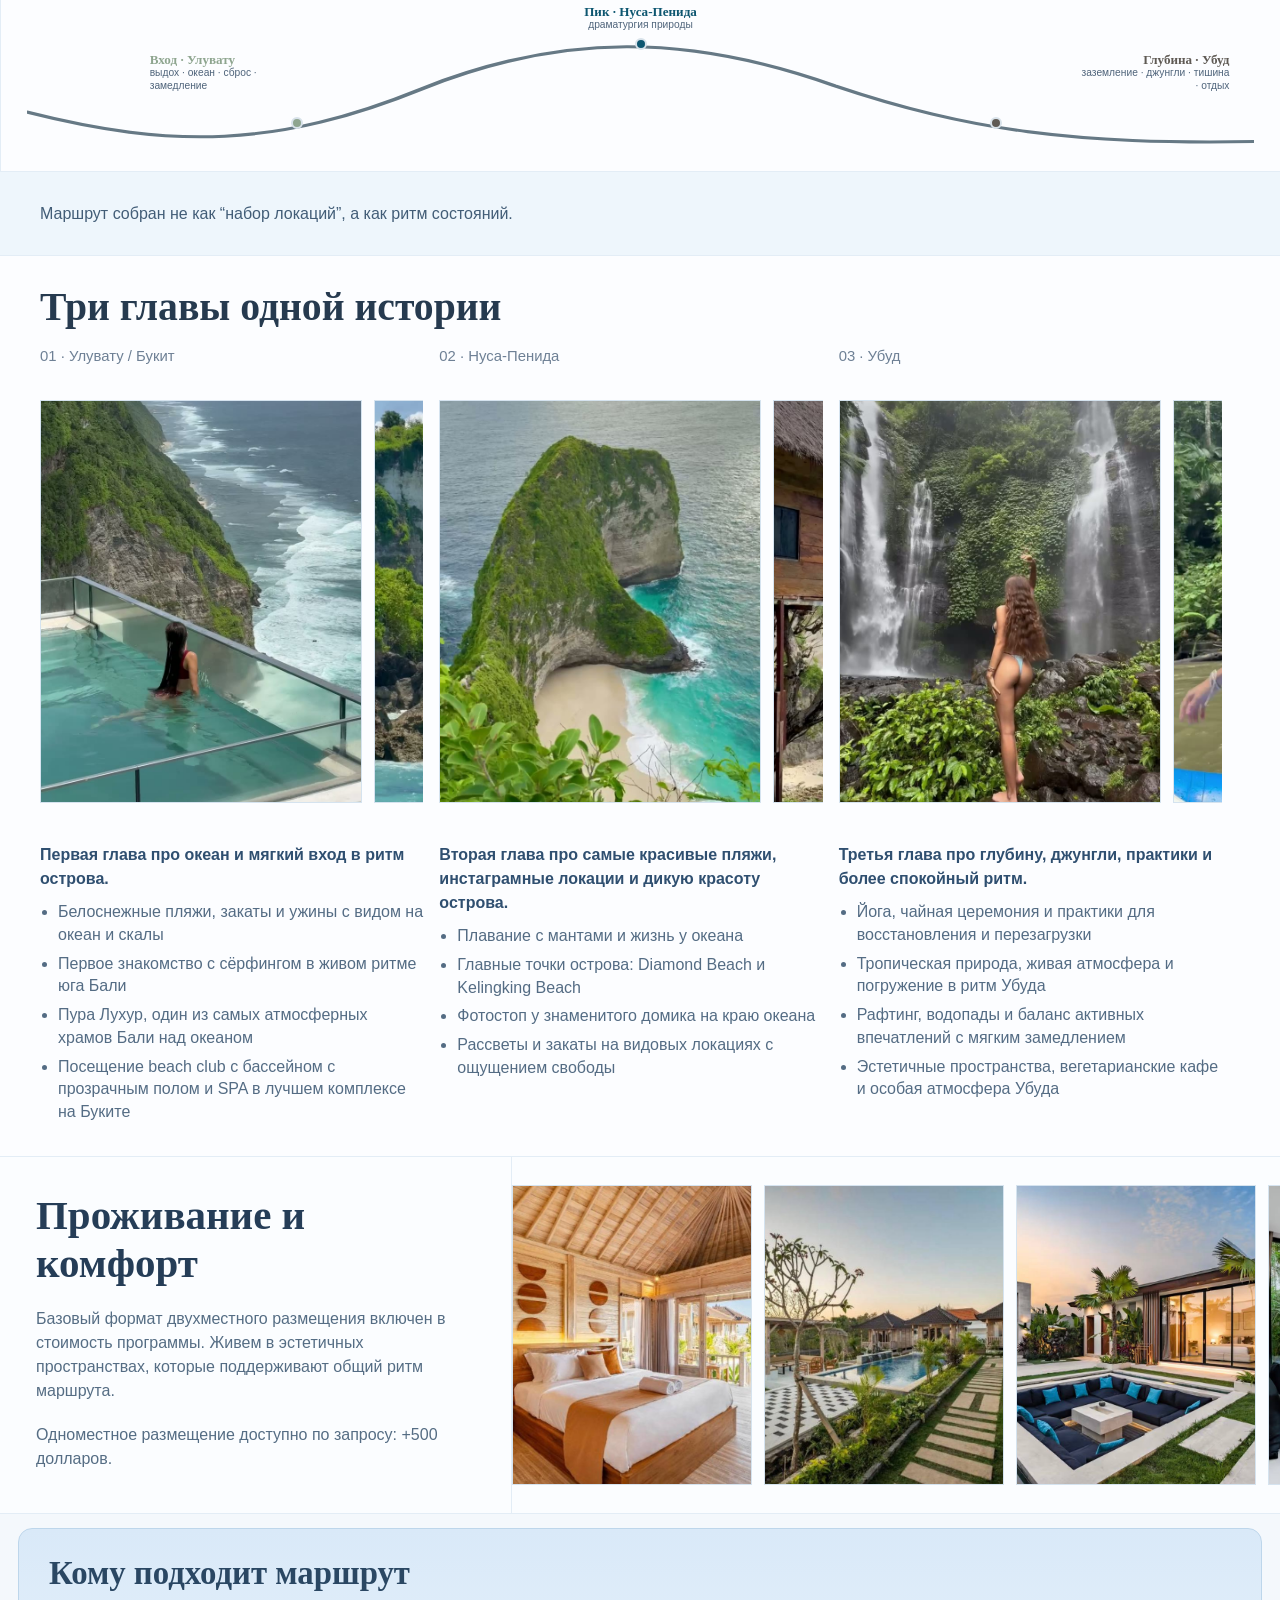
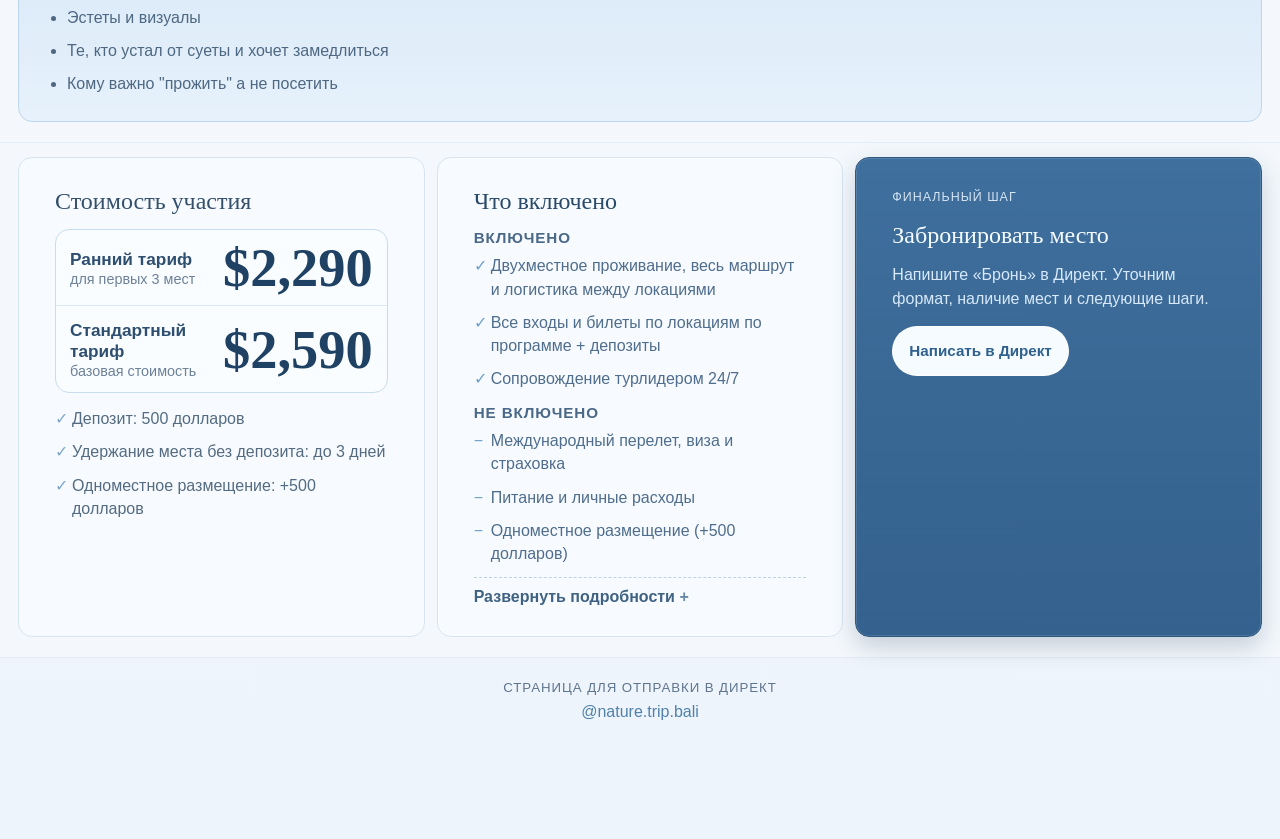
==== commit ea3a167f: "Add poster frames for route videos to prevent blank tiles" ====
--- a/index.html
+++ b/index.html
@@ -7,6 +7,30 @@
     <meta
       name="description"
       content="Бали Дрим: 11 дней / 10 ночей, три главы маршрута, проживание, условия участия."
+    />
+    <link rel="canonical" href="https://nature-trip.github.io/site/" />
+    <meta property="og:type" content="website" />
+    <meta property="og:site_name" content="Nature Trip" />
+    <meta property="og:title" content="Bali Dream | Страница маршрута" />
+    <meta
+      property="og:description"
+      content="Бали Дрим: 11 дней / 10 ночей, три главы маршрута, проживание, условия участия."
+    />
+    <meta property="og:url" content="https://nature-trip.github.io/site/" />
+    <meta
+      property="og:image"
+      content="https://nature-trip.github.io/site/assets/converted/photo_2026-04-18_01-32-32.jpg"
+    />
+    <meta property="og:image:alt" content="Nature Trip — маршрут, созданный через личный опыт" />
+    <meta property="twitter:card" content="summary_large_image" />
+    <meta property="twitter:title" content="Bali Dream | Страница маршрута" />
+    <meta
+      property="twitter:description"
+      content="Бали Дрим: 11 дней / 10 ночей, три главы маршрута, проживание, условия участия."
+    />
+    <meta
+      property="twitter:image"
+      content="https://nature-trip.github.io/site/assets/converted/photo_2026-04-18_01-32-32.jpg"
     />
     <link rel="preconnect" href="https://www.instagram.com" />
     <link rel="stylesheet" href="./styles.css" />
@@ -121,6 +145,7 @@
                 <figure class="hotel-slide">
                   <video
                     src="./assets/converted/IMG_0183.MOV"
+                    poster="./assets/converted/IMG_0183_poster.jpg"
                     muted
                     loop
                     playsinline
@@ -131,6 +156,7 @@
                 <figure class="hotel-slide">
                   <video
                     src="./assets/converted/IMG_0204.MOV"
+                    poster="./assets/converted/IMG_0204_poster.jpg"
                     muted
                     loop
                     playsinline
@@ -141,6 +167,7 @@
                 <figure class="hotel-slide">
                   <video
                     src="./assets/converted/IMG_0137.MOV"
+                    poster="./assets/converted/IMG_0137_poster.jpg"
                     muted
                     loop
                     playsinline
@@ -165,6 +192,7 @@
                 <figure class="hotel-slide">
                   <video
                     src="./assets/converted/IMG_0188.MOV"
+                    poster="./assets/converted/IMG_0188_poster.jpg"
                     muted
                     loop
                     playsinline
@@ -175,6 +203,7 @@
                 <figure class="hotel-slide">
                   <video
                     src="./assets/converted/IMG_0206.MOV"
+                    poster="./assets/converted/IMG_0206_poster.jpg"
                     muted
                     loop
                     playsinline
@@ -185,6 +214,7 @@
                 <figure class="hotel-slide">
                   <video
                     src="./assets/converted/IMG_0205.MOV"
+                    poster="./assets/converted/IMG_0205_poster.jpg"
                     muted
                     loop
                     playsinline
@@ -209,6 +239,7 @@
                 <figure class="hotel-slide">
                   <video
                     src="./assets/converted/IMG_0143.MOV"
+                    poster="./assets/converted/IMG_0143_poster.jpg"
                     muted
                     loop
                     playsinline
@@ -219,6 +250,7 @@
                 <figure class="hotel-slide">
                   <video
                     src="./assets/converted/IMG_0216.MOV"
+                    poster="./assets/converted/IMG_0216_poster.jpg"
                     muted
                     loop
                     playsinline
@@ -229,6 +261,7 @@
                 <figure class="hotel-slide">
                   <video
                     src="./assets/converted/IMG_0210.MOV"
+                    poster="./assets/converted/IMG_0210_poster.jpg"
                     muted
                     loop
                     playsinline
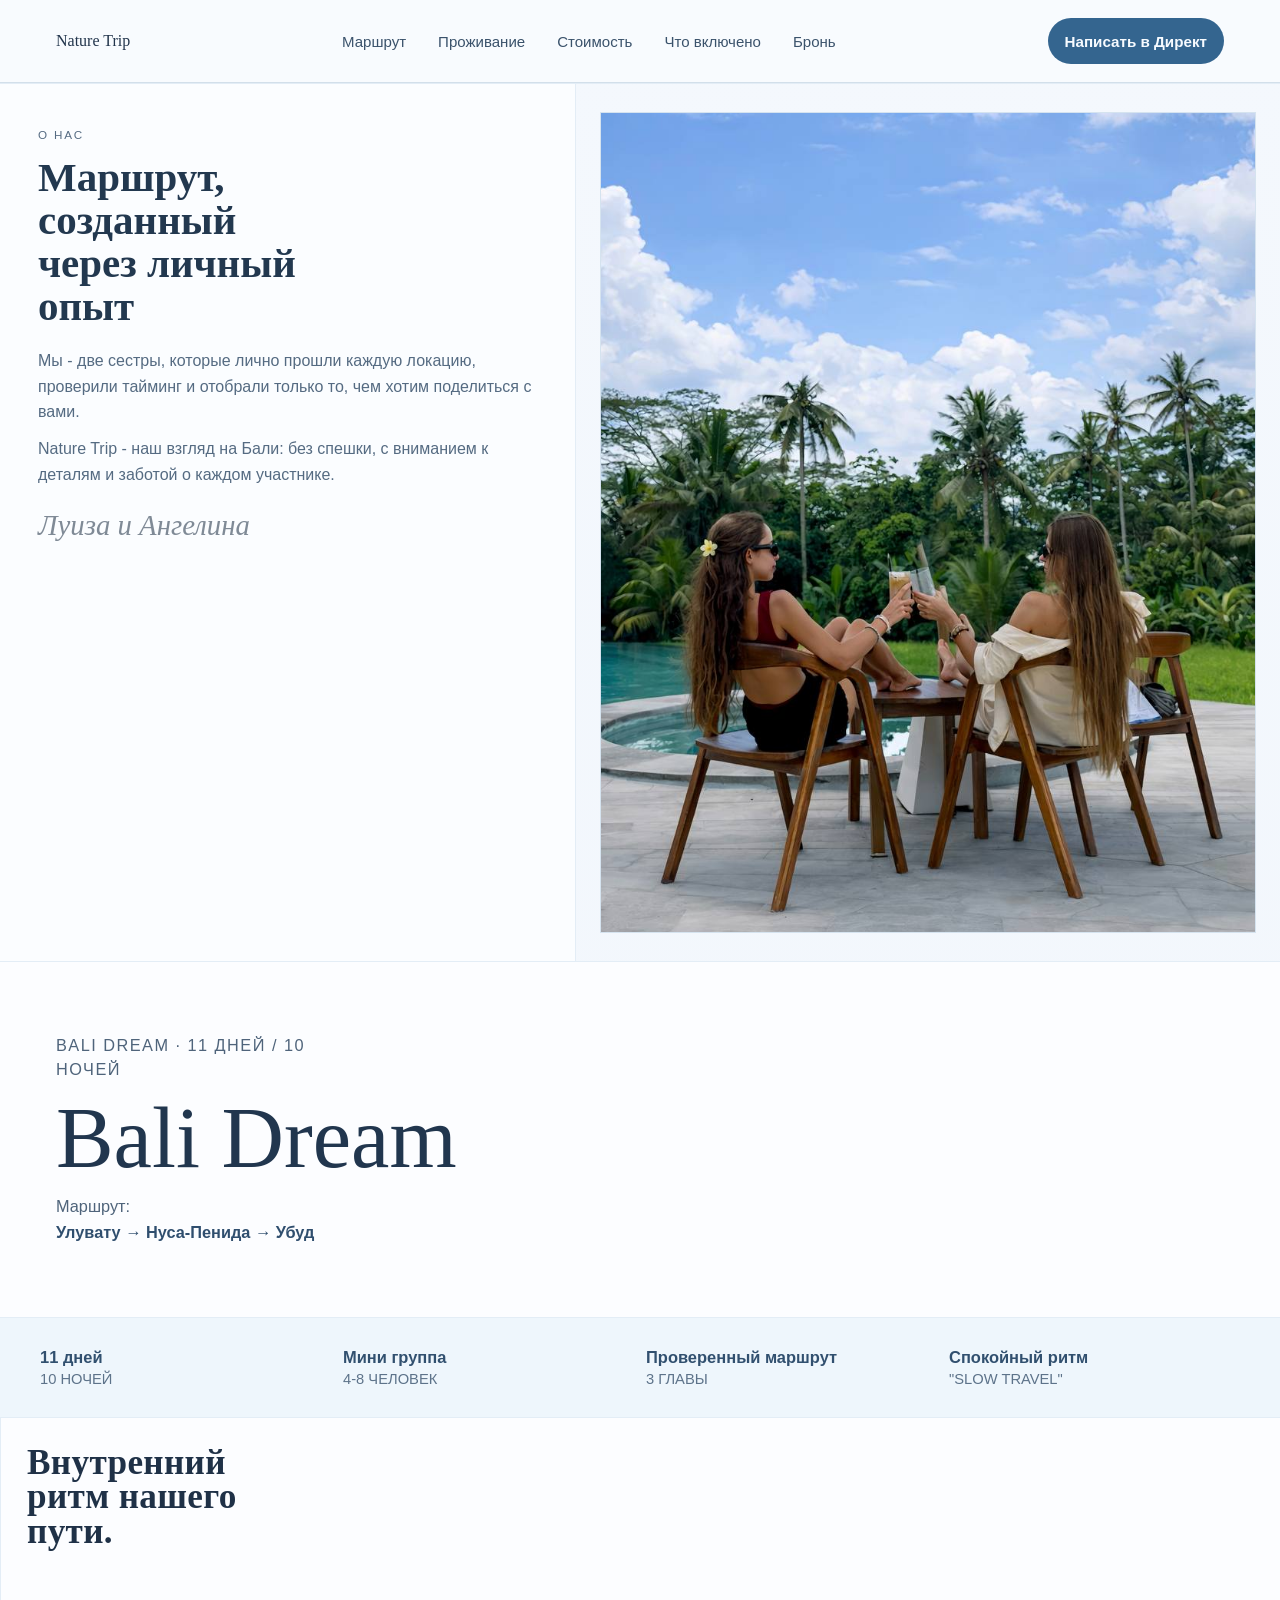
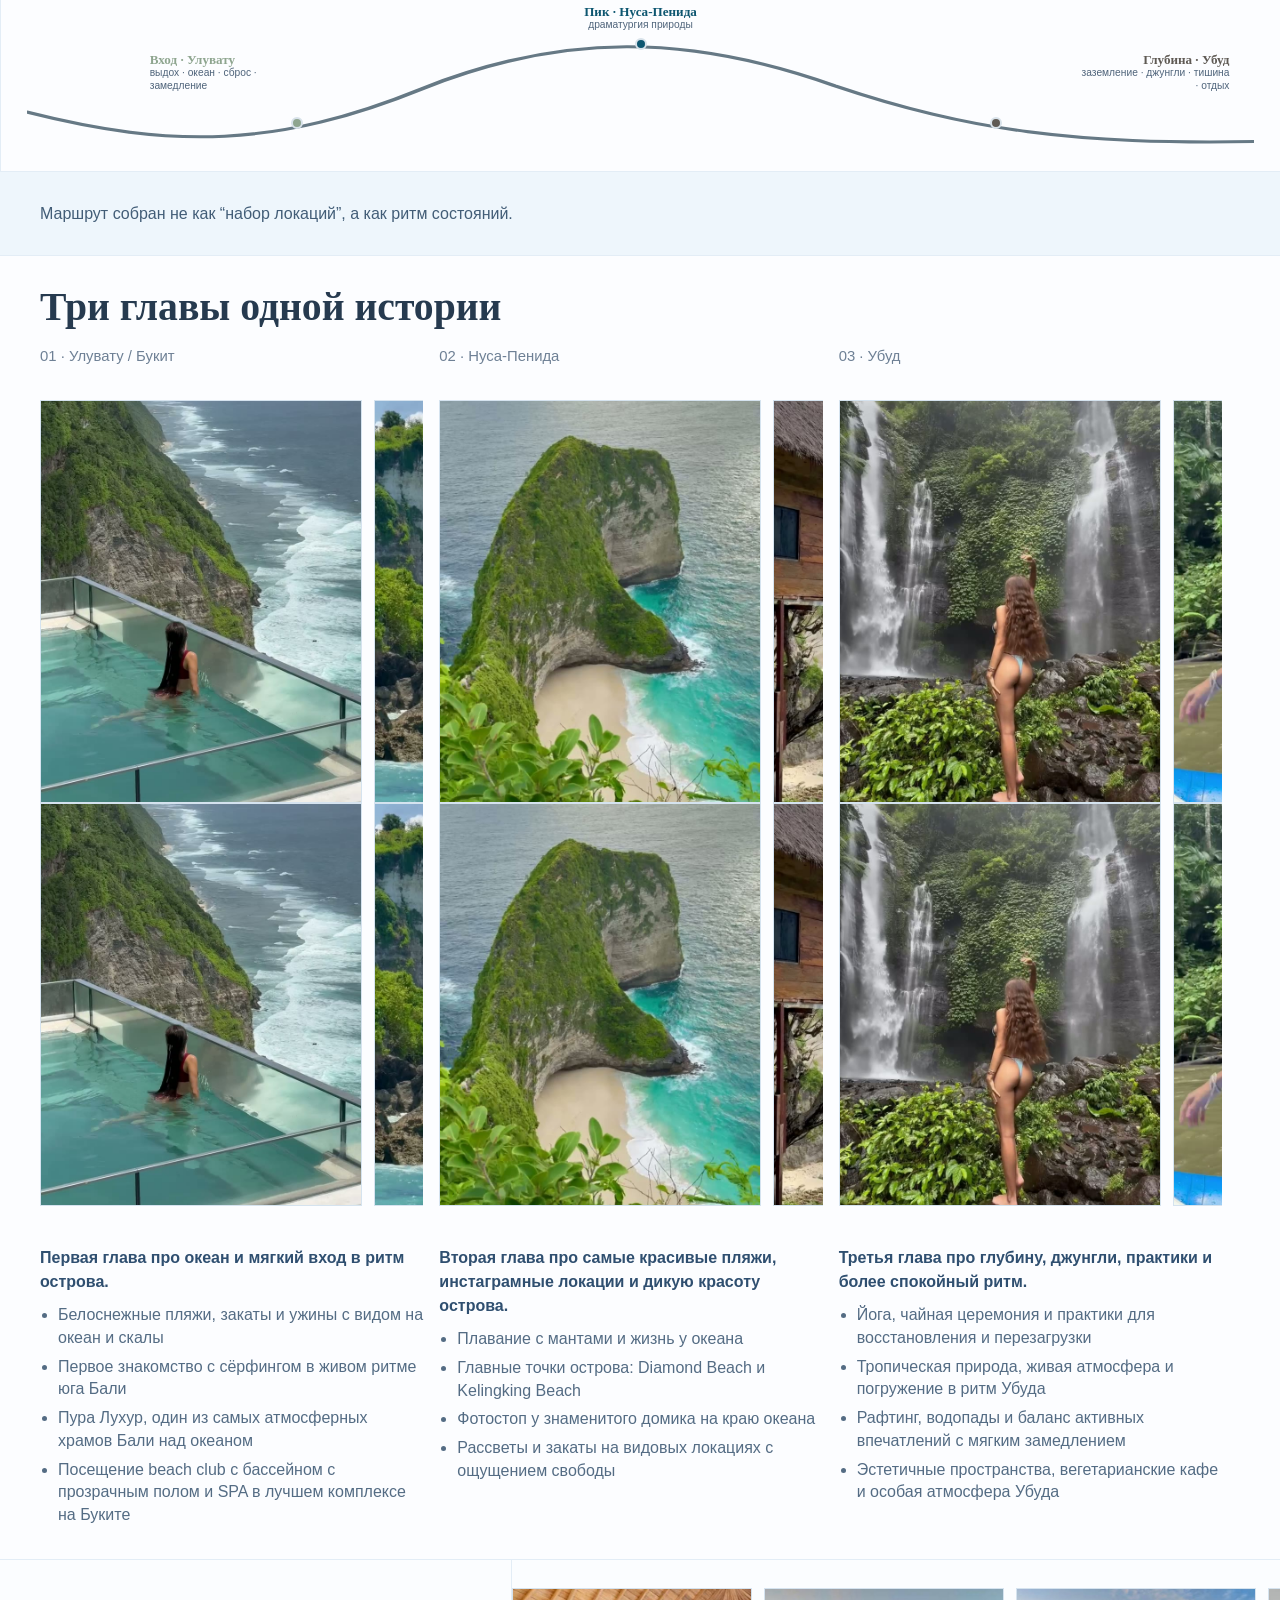
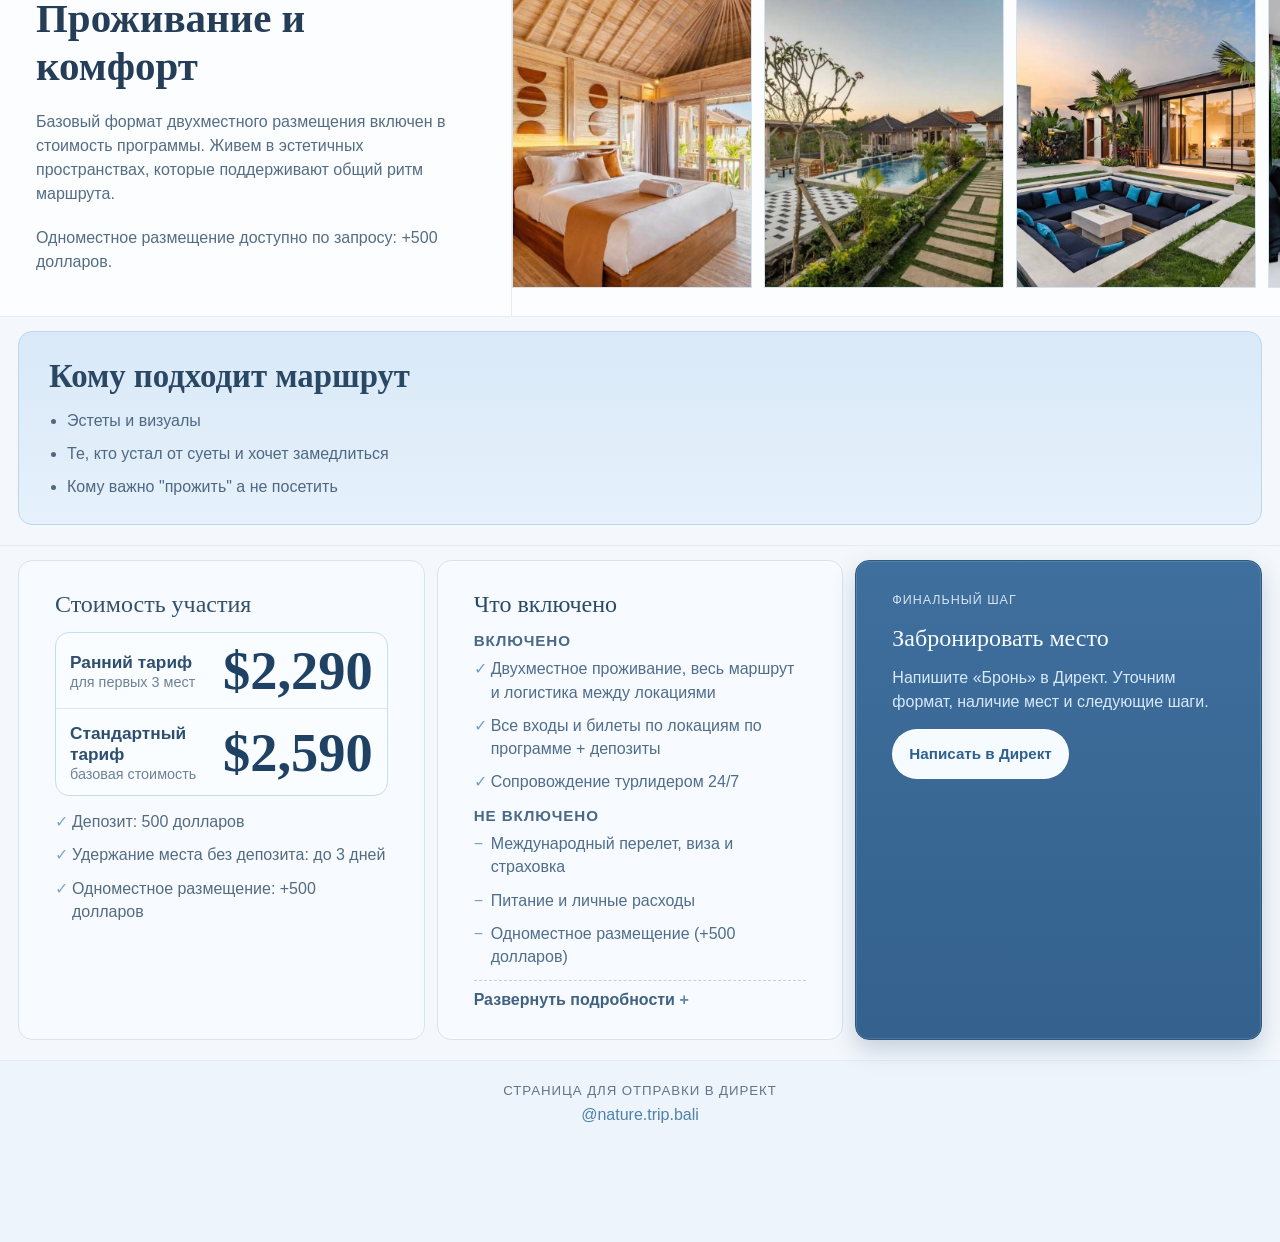
==== commit abfbb9fa: "Switch slider videos from MOV to web-optimized MP4" ====
--- a/index.html
+++ b/index.html
@@ -144,7 +144,7 @@
               <div class="hotel-slider" aria-label="Улувату / Букит">
                 <figure class="hotel-slide">
                   <video
-                    src="./assets/converted/IMG_0183.MOV"
+                    src="./assets/converted/IMG_0183.mp4"
                     poster="./assets/converted/IMG_0183_poster.jpg"
                     muted
                     loop
@@ -155,7 +155,7 @@
                 </figure>
                 <figure class="hotel-slide">
                   <video
-                    src="./assets/converted/IMG_0204.MOV"
+                    src="./assets/converted/IMG_0204.mp4"
                     poster="./assets/converted/IMG_0204_poster.jpg"
                     muted
                     loop
@@ -166,7 +166,7 @@
                 </figure>
                 <figure class="hotel-slide">
                   <video
-                    src="./assets/converted/IMG_0137.MOV"
+                    src="./assets/converted/IMG_0137.mp4"
                     poster="./assets/converted/IMG_0137_poster.jpg"
                     muted
                     loop
@@ -191,7 +191,7 @@
               <div class="hotel-slider" aria-label="Нуса-Пенида">
                 <figure class="hotel-slide">
                   <video
-                    src="./assets/converted/IMG_0188.MOV"
+                    src="./assets/converted/IMG_0188.mp4"
                     poster="./assets/converted/IMG_0188_poster.jpg"
                     muted
                     loop
@@ -202,7 +202,7 @@
                 </figure>
                 <figure class="hotel-slide">
                   <video
-                    src="./assets/converted/IMG_0206.MOV"
+                    src="./assets/converted/IMG_0206.mp4"
                     poster="./assets/converted/IMG_0206_poster.jpg"
                     muted
                     loop
@@ -213,7 +213,7 @@
                 </figure>
                 <figure class="hotel-slide">
                   <video
-                    src="./assets/converted/IMG_0205.MOV"
+                    src="./assets/converted/IMG_0205.mp4"
                     poster="./assets/converted/IMG_0205_poster.jpg"
                     muted
                     loop
@@ -238,7 +238,7 @@
               <div class="hotel-slider" aria-label="Убуд">
                 <figure class="hotel-slide">
                   <video
-                    src="./assets/converted/IMG_0143.MOV"
+                    src="./assets/converted/IMG_0143.mp4"
                     poster="./assets/converted/IMG_0143_poster.jpg"
                     muted
                     loop
@@ -249,7 +249,7 @@
                 </figure>
                 <figure class="hotel-slide">
                   <video
-                    src="./assets/converted/IMG_0216.MOV"
+                    src="./assets/converted/IMG_0216.mp4"
                     poster="./assets/converted/IMG_0216_poster.jpg"
                     muted
                     loop
@@ -260,7 +260,7 @@
                 </figure>
                 <figure class="hotel-slide">
                   <video
-                    src="./assets/converted/IMG_0210.MOV"
+                    src="./assets/converted/IMG_0210.mp4"
                     poster="./assets/converted/IMG_0210_poster.jpg"
                     muted
                     loop
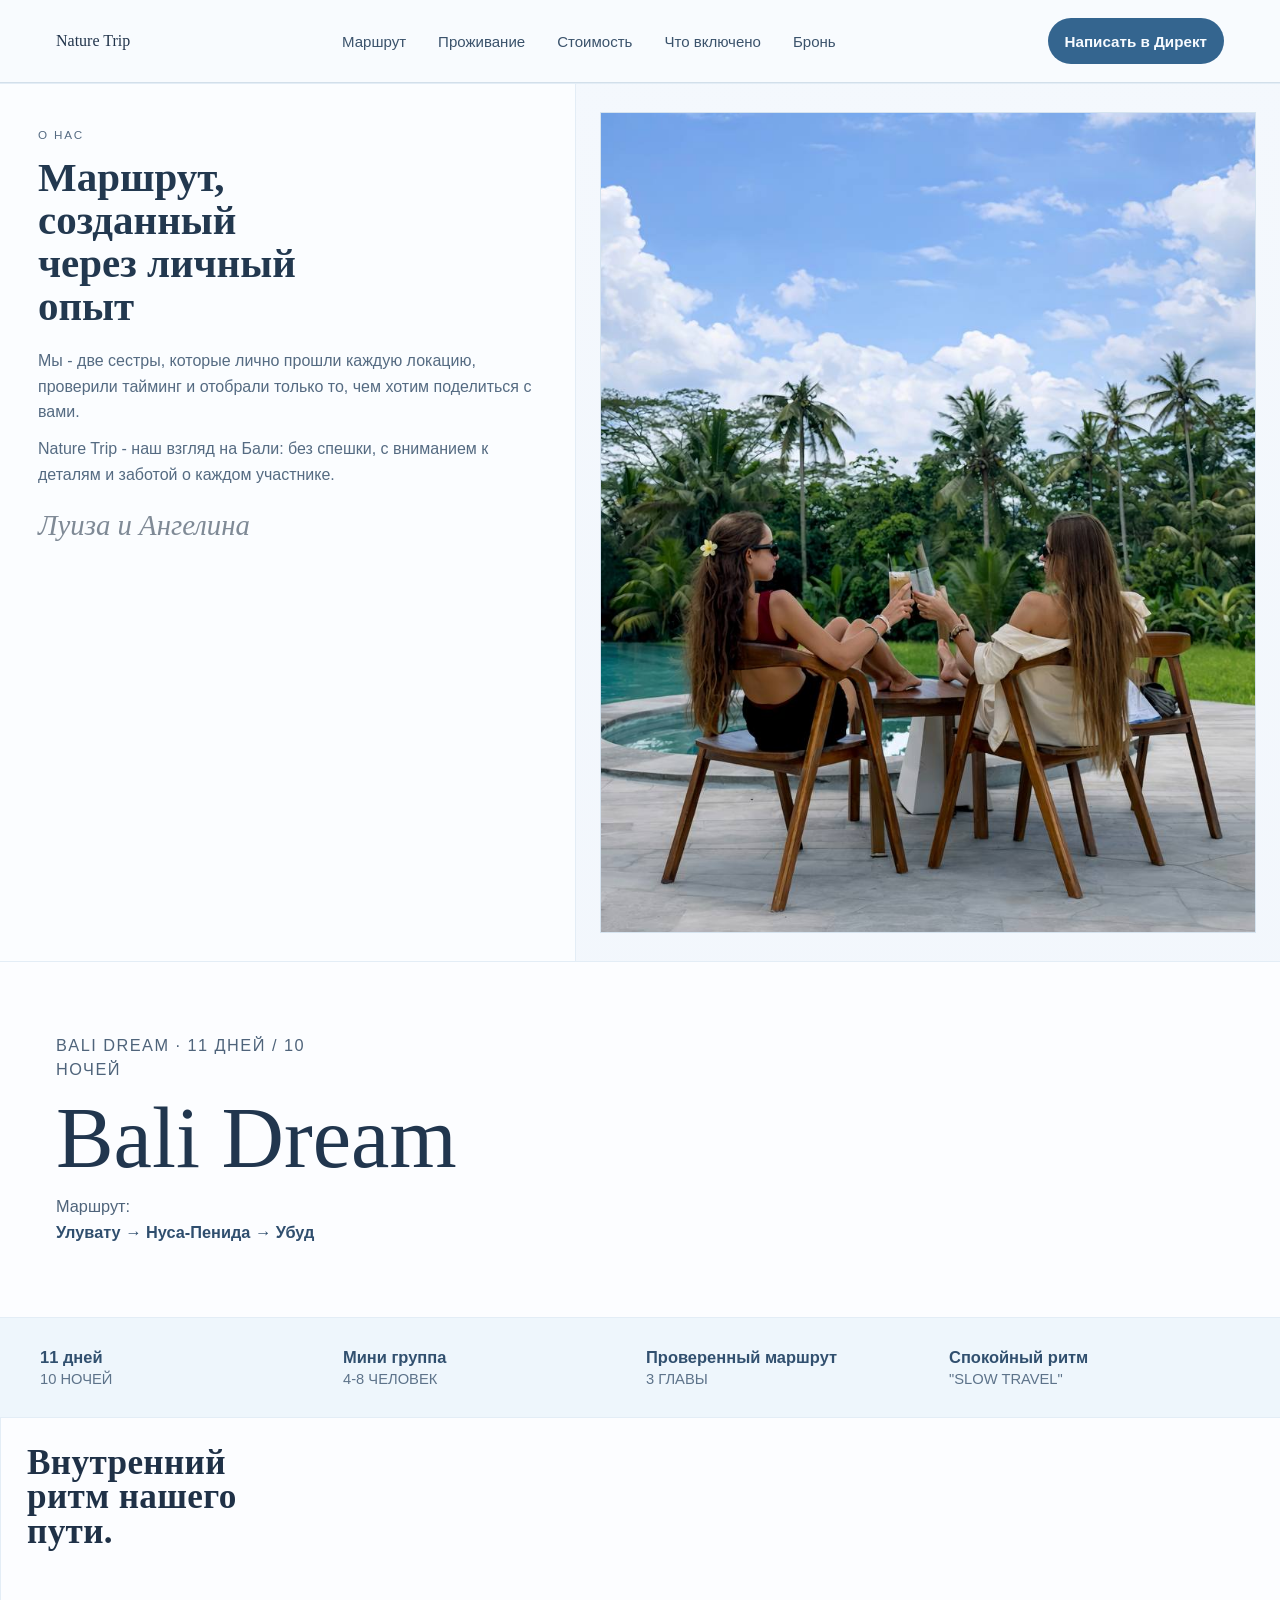
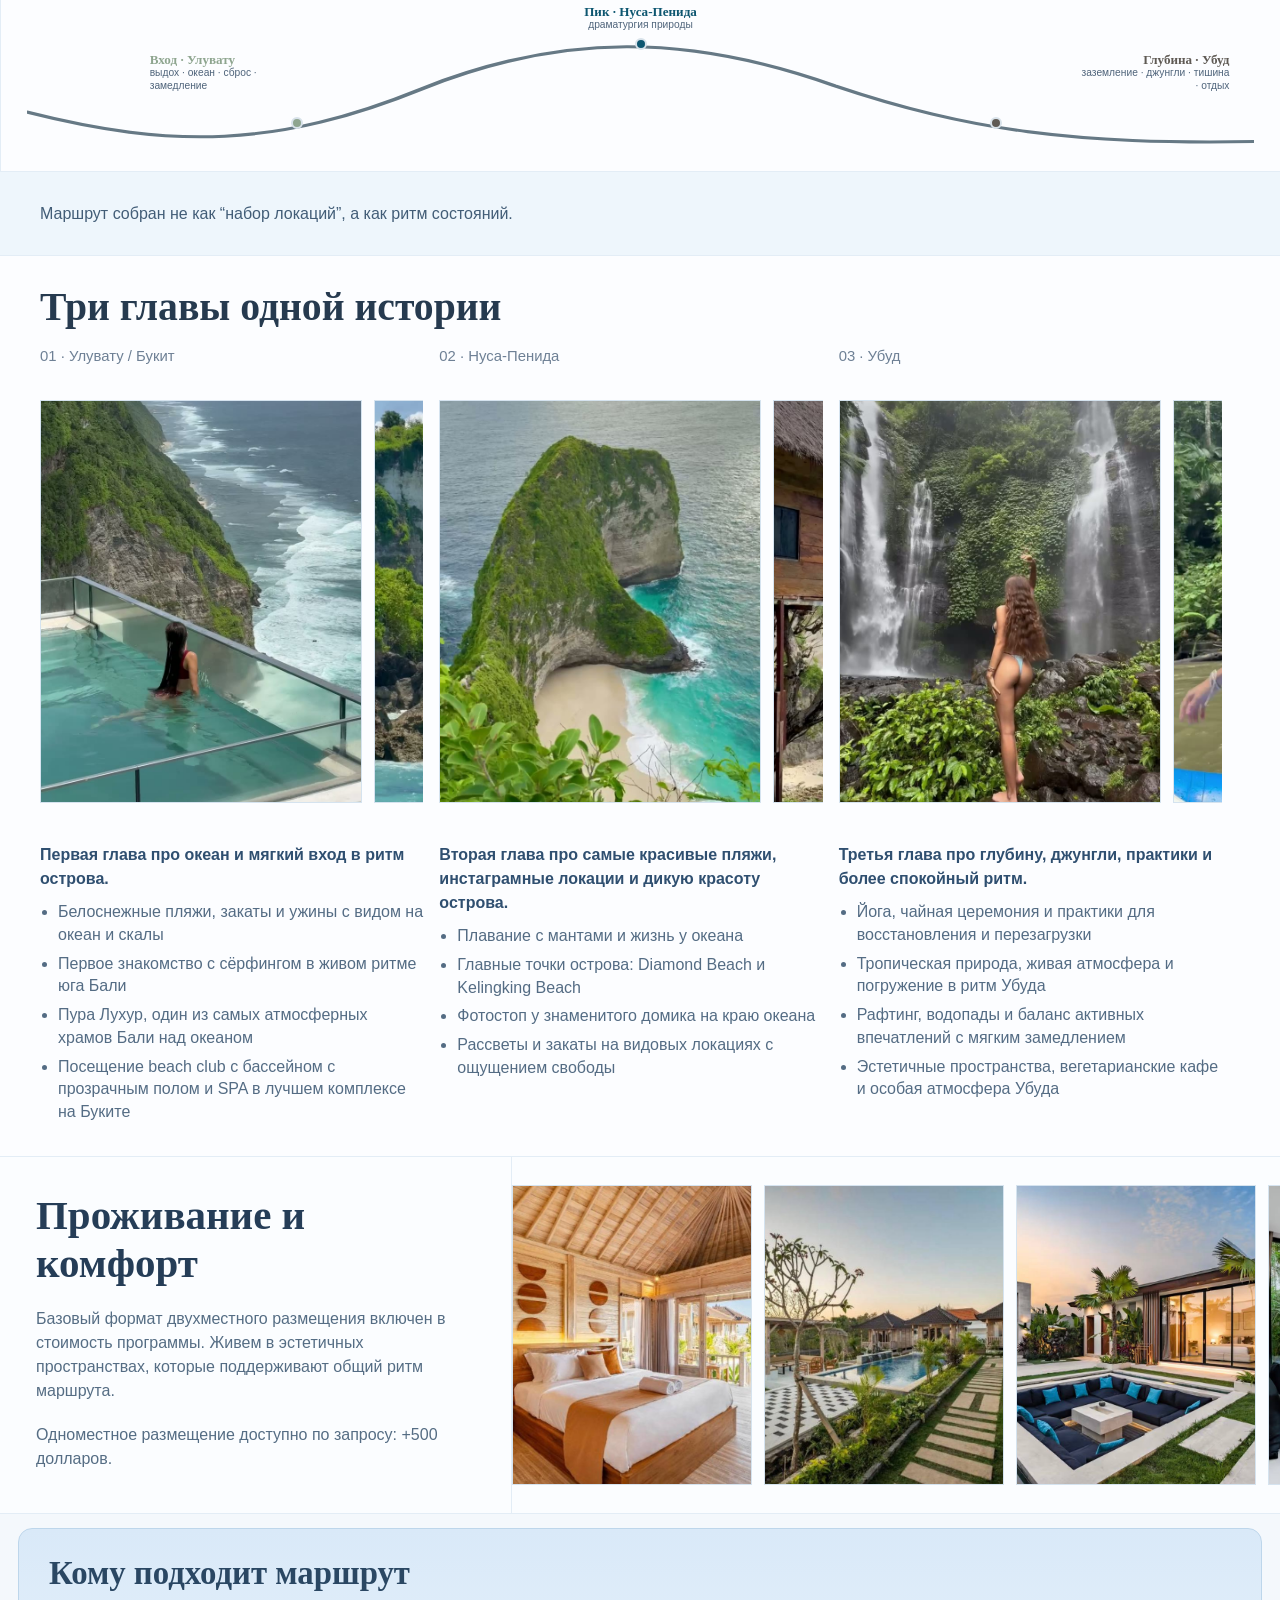
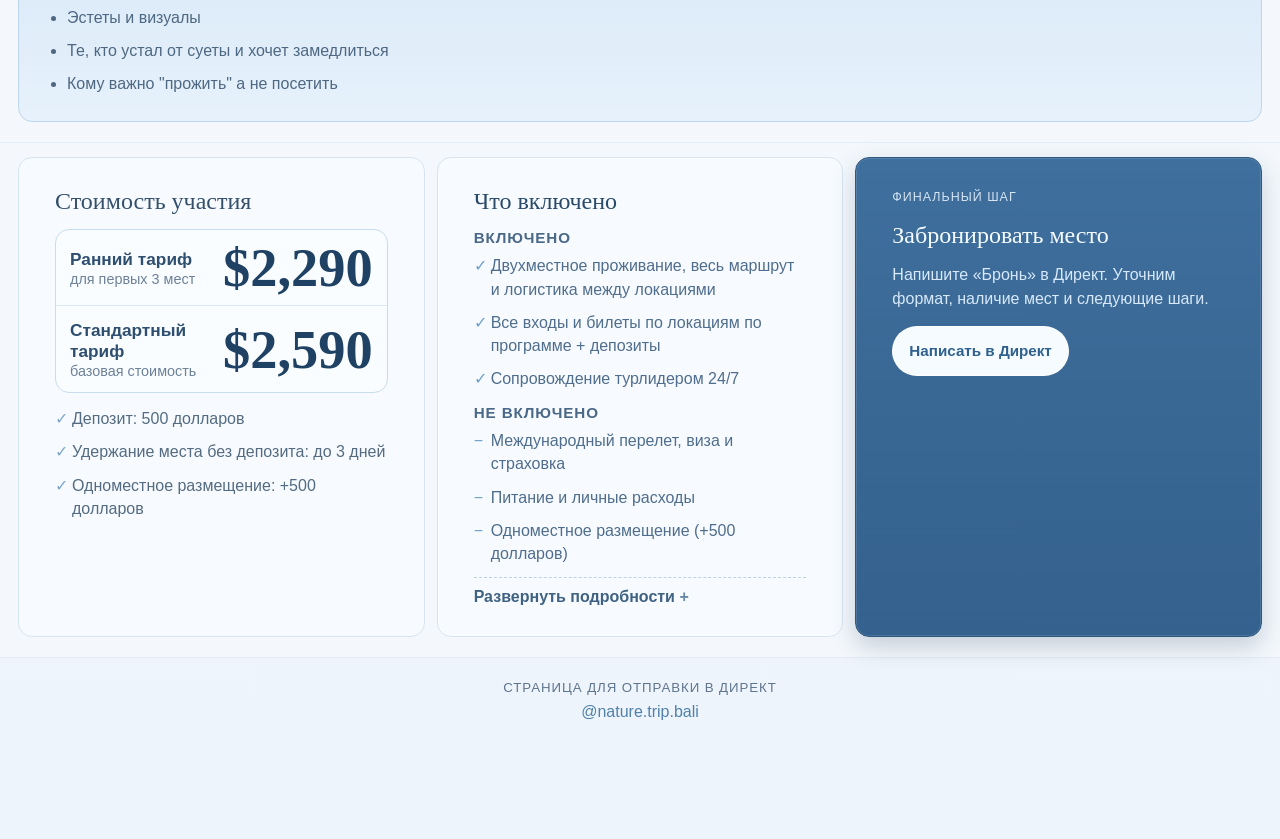
==== commit 36bcc72e: "Remove fallback image injection and bust script cache" ====
--- a/index.html
+++ b/index.html
@@ -411,6 +411,6 @@
       </footer>
     </div>
 
-    <script src="./script.js"></script>
+    <script src="./script.js?v=4"></script>
   </body>
 </html>
--- a/styles.css
+++ b/styles.css
@@ -1341,6 +1341,9 @@
 .hotel-slide {
   margin: 0;
   scroll-snap-align: start;
+  position: relative;
+  overflow: hidden;
+  background: #eef4fb;
 }
 
 .hotel-slide img,
@@ -1350,6 +1353,31 @@
   object-fit: cover;
   border: 1px solid #d5e3ef;
   display: block;
+}
+
+.hotel-slide video {
+  position: relative;
+  z-index: 2;
+  background: transparent;
+}
+
+.video-poster-fallback {
+  position: absolute;
+  inset: 0;
+  width: 100%;
+  height: 100%;
+  object-fit: cover;
+  border: 1px solid #d5e3ef;
+  pointer-events: none;
+  z-index: 1;
+  opacity: 1;
+  visibility: visible;
+  transition: opacity 0.18s ease;
+}
+
+.video-poster-fallback.is-hidden {
+  opacity: 0;
+  visibility: hidden;
 }
 
 #route .hotel-slider {
